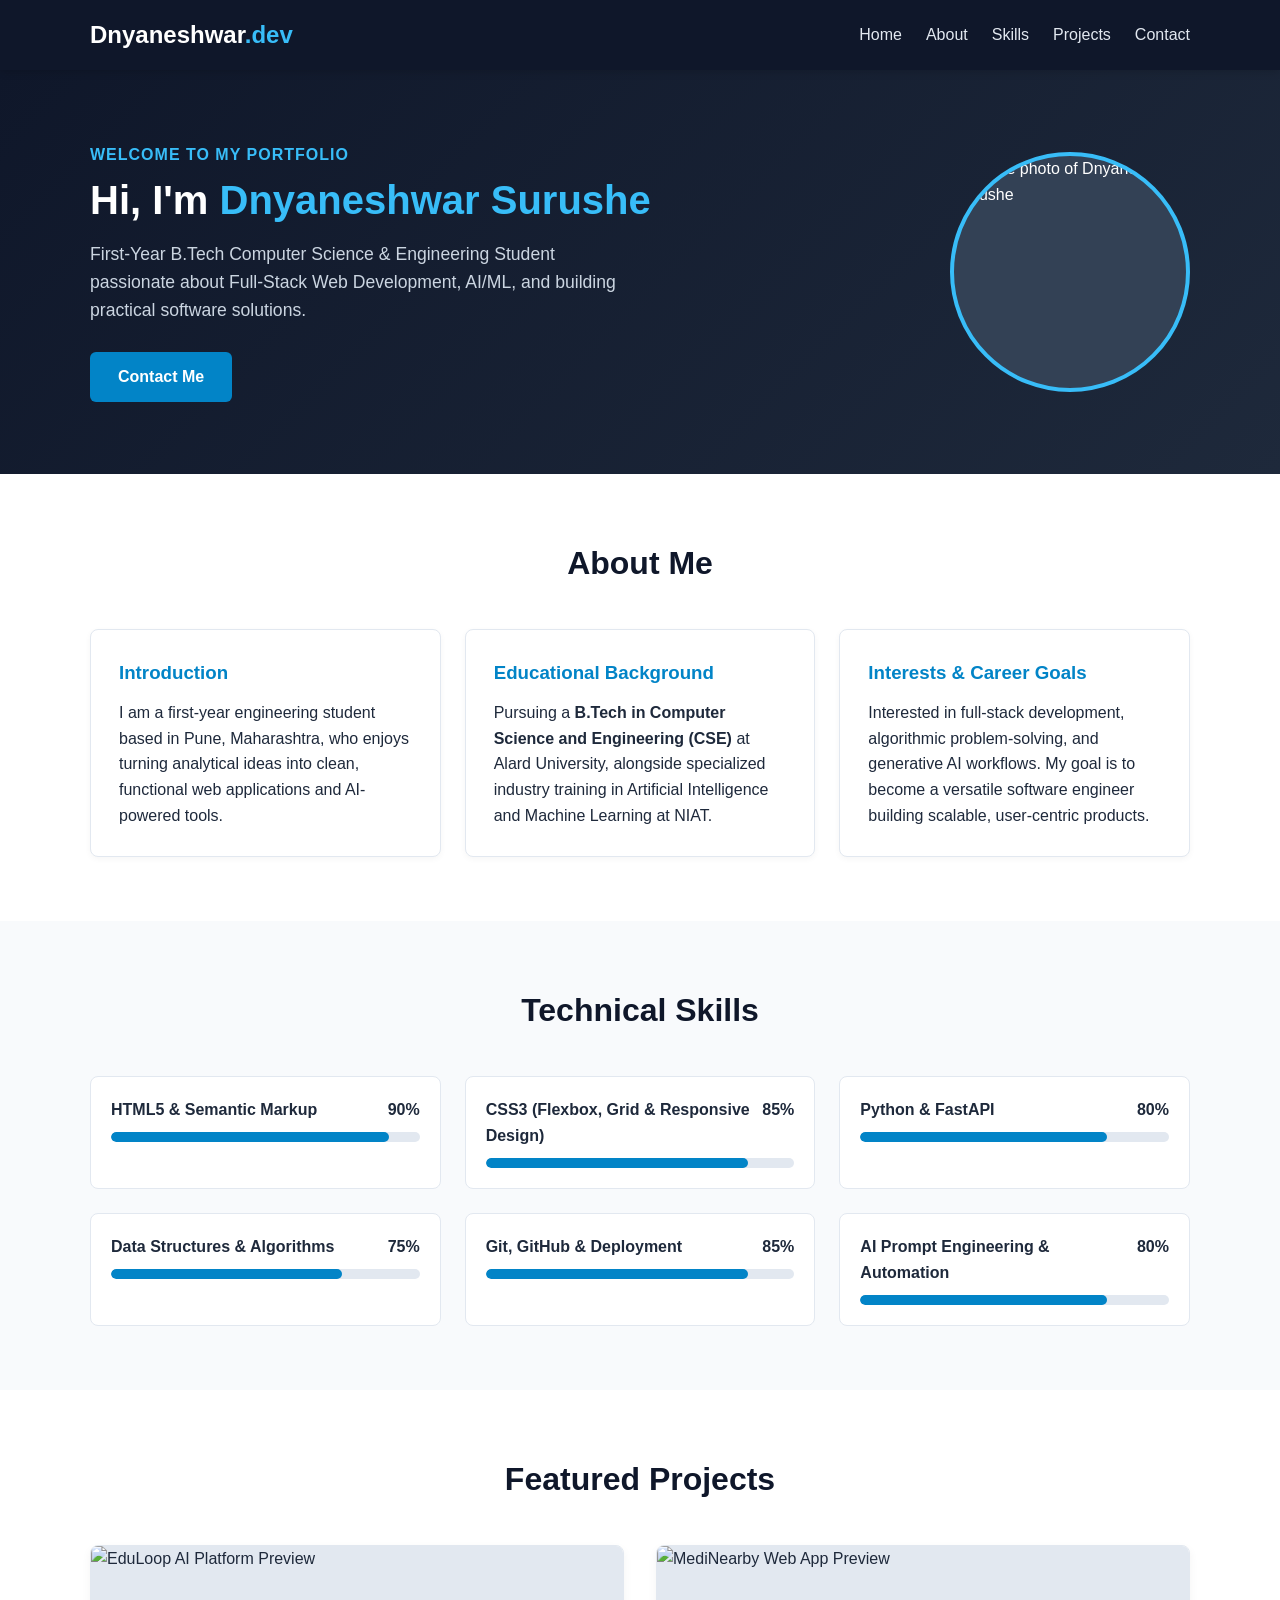
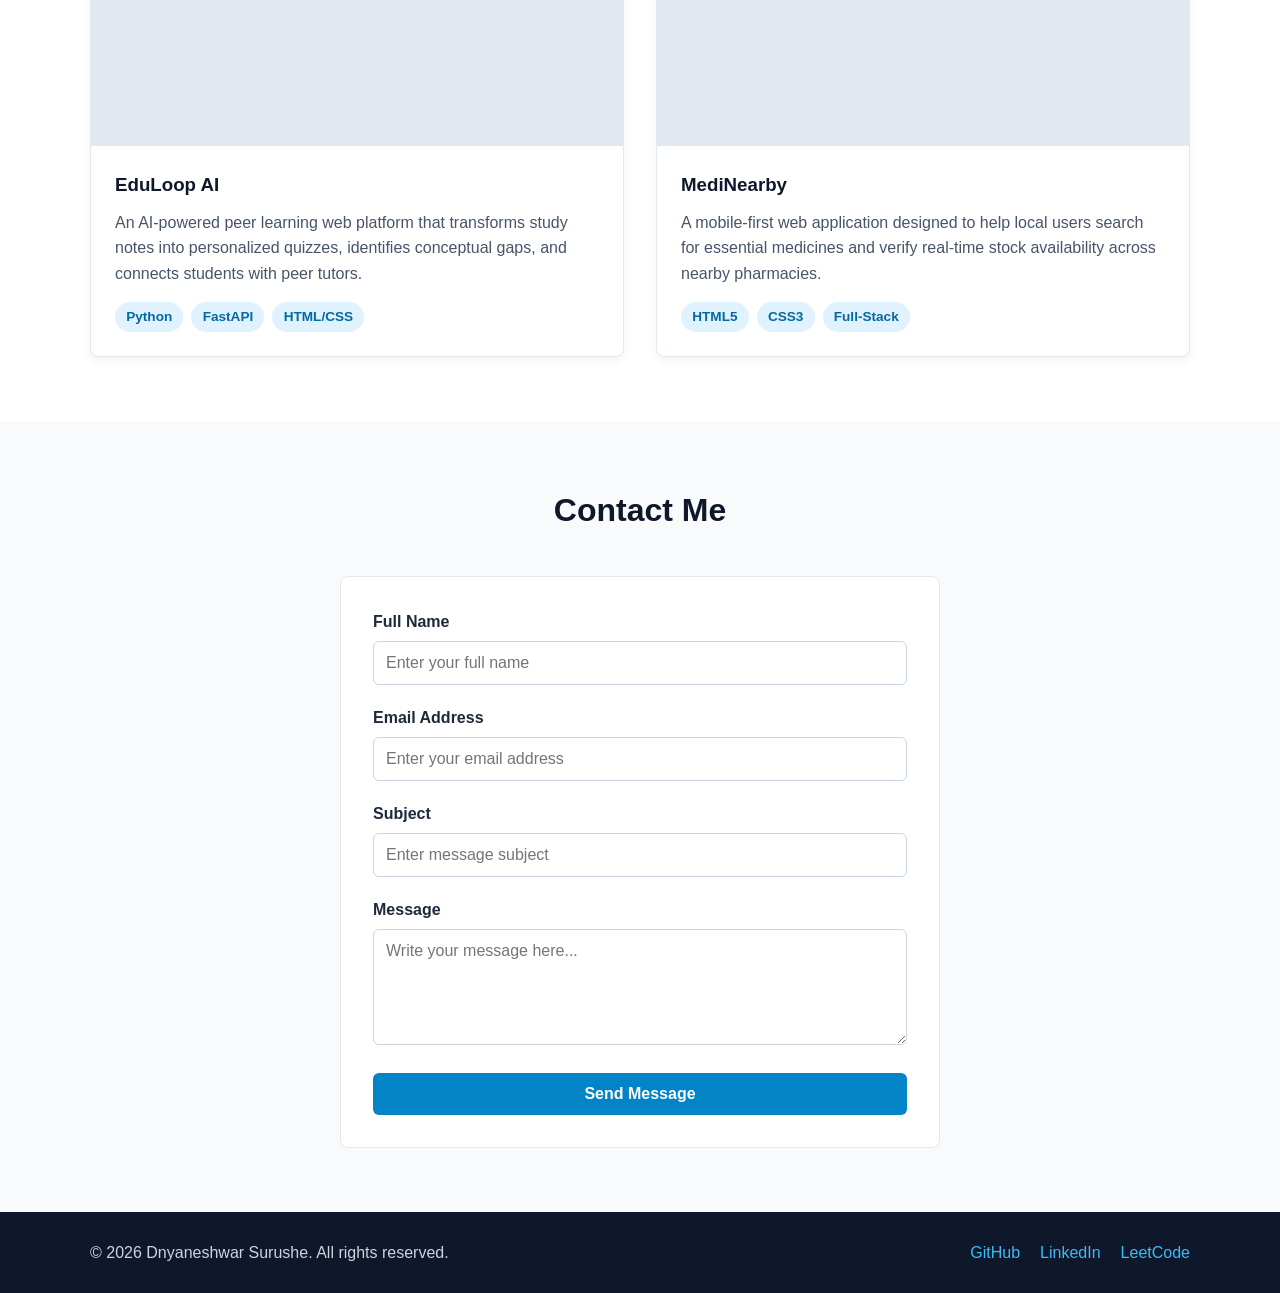
==== index.html @ b81ad76e "assignment" ====
<!DOCTYPE html>
<html lang="en">
<head>
  <meta charset="UTF-8">
  <meta name="viewport" content="width=device-width, initial-scale=1.0">
  <title>Dnyaneshwar Surushe | Personal Portfolio</title>
  <link rel="stylesheet" href="style.css">
</head>
<body>

  <!-- Navigation Header -->
  <header class="navbar">
    <div class="container nav-container">
      <a href="#home" class="logo">Dnyaneshwar<span>.dev</span></a>
      <nav aria-label="Primary Navigation">
        <ul class="nav-links">
          <li><a href="#home">Home</a></li>
          <li><a href="#about">About</a></li>
          <li><a href="#skills">Skills</a></li>
          <li><a href="#projects">Projects</a></li>
          <li><a href="#contact">Contact</a></li>
        </ul>
      </nav>
    </div>
  </header>

  <main>
    <!-- Hero / Home Section -->
    <section id="home" class="hero">
      <div class="container hero-container">
        <div class="hero-text">
          <p class="welcome-tag">Welcome to my portfolio</p>
          <h1>Hi, I'm <span>Dnyaneshwar Surushe</span></h1>
          <p class="hero-subtitle">
            First-Year B.Tech Computer Science &amp; Engineering Student passionate about Full-Stack Web Development, AI/ML, and building practical software solutions.
          </p>
          <a href="#contact" class="btn primary-btn">Contact Me</a>
        </div>
        <div class="hero-image">
          <img src="assets/profile.jpg" alt="Profile photo of Dnyaneshwar Surushe">
        </div>
      </div>
    </section>

    <!-- About Section -->
    <section id="about" class="section">
      <div class="container">
        <h2 class="section-title">About Me</h2>
        <div class="about-grid">
          <div class="about-card">
            <h3>Introduction</h3>
            <p>
              I am a first-year engineering student based in Pune, Maharashtra, who enjoys turning analytical ideas into clean, functional web applications and AI-powered tools.
            </p>
          </div>
          <div class="about-card">
            <h3>Educational Background</h3>
            <p>
              Pursuing a <strong>B.Tech in Computer Science and Engineering (CSE)</strong> at Alard University, alongside specialized industry training in Artificial Intelligence and Machine Learning at NIAT.
            </p>
          </div>
          <div class="about-card">
            <h3>Interests &amp; Career Goals</h3>
            <p>
              Interested in full-stack development, algorithmic problem-solving, and generative AI workflows. My goal is to become a versatile software engineer building scalable, user-centric products.
            </p>
          </div>
        </div>
      </div>
    </section>

    <!-- Skills Section -->
    <section id="skills" class="section bg-alt">
      <div class="container">
        <h2 class="section-title">Technical Skills</h2>
        <div class="skills-grid">
          <div class="skill-card">
            <div class="skill-header">
              <span>HTML5 &amp; Semantic Markup</span>
              <span>90%</span>
            </div>
            <div class="progress-bar"><div class="progress" style="width: 90%;"></div></div>
          </div>

          <div class="skill-card">
            <div class="skill-header">
              <span>CSS3 (Flexbox, Grid &amp; Responsive Design)</span>
              <span>85%</span>
            </div>
            <div class="progress-bar"><div class="progress" style="width: 85%;"></div></div>
          </div>

          <div class="skill-card">
            <div class="skill-header">
              <span>Python &amp; FastAPI</span>
              <span>80%</span>
            </div>
            <div class="progress-bar"><div class="progress" style="width: 80%;"></div></div>
          </div>

          <div class="skill-card">
            <div class="skill-header">
              <span>Data Structures &amp; Algorithms</span>
              <span>75%</span>
            </div>
            <div class="progress-bar"><div class="progress" style="width: 75%;"></div></div>
          </div>

          <div class="skill-card">
            <div class="skill-header">
              <span>Git, GitHub &amp; Deployment</span>
              <span>85%</span>
            </div>
            <div class="progress-bar"><div class="progress" style="width: 85%;"></div></div>
          </div>

          <div class="skill-card">
            <div class="skill-header">
              <span>AI Prompt Engineering &amp; Automation</span>
              <span>80%</span>
            </div>
            <div class="progress-bar"><div class="progress" style="width: 80%;"></div></div>
          </div>
        </div>
      </div>
    </section>

    <!-- Projects Section -->
    <section id="projects" class="section">
      <div class="container">
        <h2 class="section-title">Featured Projects</h2>
        <div class="projects-grid">
          <article class="project-card">
            <img src="assets/project1.png" alt="EduLoop AI Platform Preview">
            <div class="project-content">
              <h3>EduLoop AI</h3>
              <p>
                An AI-powered peer learning web platform that transforms study notes into personalized quizzes, identifies conceptual gaps, and connects students with peer tutors.
              </p>
              <div class="project-tags">
                <span class="badge">Python</span>
                <span class="badge">FastAPI</span>
                <span class="badge">HTML/CSS</span>
              </div>
            </div>
          </article>

          <article class="project-card">
            <img src="assets/project2.png" alt="MediNearby Web App Preview">
            <div class="project-content">
              <h3>MediNearby</h3>
              <p>
                A mobile-first web application designed to help local users search for essential medicines and verify real-time stock availability across nearby pharmacies.
              </p>
              <div class="project-tags">
                <span class="badge">HTML5</span>
                <span class="badge">CSS3</span>
                <span class="badge">Full-Stack</span>
              </div>
            </div>
          </article>
        </div>
      </div>
    </section>

    <!-- Contact Section -->
    <section id="contact" class="section bg-alt">
      <div class="container">
        <h2 class="section-title">Contact Me</h2>
        <form class="contact-form" action="#" method="post">
          <div class="form-group">
            <label for="fullname">Full Name</label>
            <input type="text" id="fullname" name="fullname" placeholder="Enter your full name" required>
          </div>

          <div class="form-group">
            <label for="email">Email Address</label>
            <input type="email" id="email" name="email" placeholder="Enter your email address" required>
          </div>

          <div class="form-group">
            <label for="subject">Subject</label>
            <input type="text" id="subject" name="subject" placeholder="Enter message subject" required>
          </div>

          <div class="form-group">
            <label for="message">Message</label>
            <textarea id="message" name="message" rows="5" placeholder="Write your message here..." required></textarea>
          </div>

          <button type="submit" class="btn primary-btn submit-btn">Send Message</button>
        </form>
      </div>
    </section>
  </main>

  <!-- Footer -->
  <footer class="footer">
    <div class="container footer-container">
      <p>&copy; 2026 Dnyaneshwar Surushe. All rights reserved.</p>
      <div class="social-links">
        <a href="https://github.com/" target="_blank" rel="noopener">GitHub</a>
        <a href="https://www.linkedin.com/" target="_blank" rel="noopener">LinkedIn</a>
        <a href="https://leetcode.com/u/dnyaneshwarsurushe/" target="_blank" rel="noopener">LeetCode</a>
      </div>
    </div>
  </footer>

</body>
</html>
---- style.css ----
/* Reset & Base Styles */
* {
  margin: 0;
  padding: 0;
  box-sizing: border-box;
}

html {
  scroll-behavior: smooth;
  font-family: 'Segoe UI', Tahoma, Geneva, Verdana, sans-serif;
  color: #1e293b;
  background-color: #ffffff;
}

body {
  line-height: 1.6;
  overflow-x: hidden;
}

img {
  max-width: 100%;
  display: block;
}

.container {
  width: 90%;
  max-width: 1100px;
  margin: 0 auto;
}

/* Navigation Bar (Flexbox) */
.navbar {
  background-color: #0f172a;
  color: #ffffff;
  position: sticky;
  top: 0;
  z-index: 1000;
  padding: 1rem 0;
  box-shadow: 0 2px 8px rgba(0, 0, 0, 0.15);
}

.nav-container {
  display: flex;
  justify-content: space-between;
  align-items: center;
  flex-wrap: wrap;
  gap: 1rem;
}

.logo {
  font-size: 1.5rem;
  font-weight: 700;
  color: #ffffff;
  text-decoration: none;
}

.logo span {
  color: #38bdf8;
}

.nav-links {
  list-style: none;
  display: flex;
  gap: 1.5rem;
  flex-wrap: wrap;
}

.nav-links a {
  color: #e2e8f0;
  text-decoration: none;
  font-weight: 500;
  transition: color 0.3s ease;
}

.nav-links a:hover {
  color: #38bdf8;
}

/* Hero Section */
.hero {
  background: linear-gradient(135deg, #0f172a 0%, #1e293b 100%);
  color: #ffffff;
  padding: 4.5rem 0;
}

.hero-container {
  display: flex;
  align-items: center;
  justify-content: space-between;
  gap: 2.5rem;
}

.hero-text {
  flex: 1;
}

.welcome-tag {
  color: #38bdf8;
  font-weight: 600;
  text-transform: uppercase;
  letter-spacing: 1px;
  margin-bottom: 0.5rem;
}

.hero-text h1 {
  font-size: 2.5rem;
  margin-bottom: 1rem;
  line-height: 1.2;
}

.hero-text h1 span {
  color: #38bdf8;
}

.hero-subtitle {
  color: #cbd5e1;
  font-size: 1.1rem;
  margin-bottom: 1.75rem;
  max-width: 550px;
}

.hero-image {
  flex-shrink: 0;
}

.hero-image img {
  width: 240px;
  height: 240px;
  object-fit: cover;
  border-radius: 50%;
  border: 4px solid #38bdf8;
  background-color: #334155;
}

/* Buttons */
.btn {
  display: inline-block;
  padding: 0.75rem 1.75rem;
  border-radius: 6px;
  text-decoration: none;
  font-weight: 600;
  cursor: pointer;
  border: none;
  transition: background-color 0.3s ease, transform 0.2s ease;
}

.primary-btn {
  background-color: #0284c7;
  color: #ffffff;
}

.primary-btn:hover {
  background-color: #0369a1;
  transform: translateY(-2px);
}

/* General Sections */
.section {
  padding: 4rem 0;
}

.bg-alt {
  background-color: #f8fafc;
}

.section-title {
  text-align: center;
  font-size: 2rem;
  margin-bottom: 2.5rem;
  color: #0f172a;
}

/* About Section (CSS Grid) */
.about-grid {
  display: grid;
  grid-template-columns: repeat(auto-fit, minmax(280px, 1fr));
  gap: 1.5rem;
}

.about-card {
  background: #ffffff;
  padding: 1.75rem;
  border-radius: 8px;
  border: 1px solid #e2e8f0;
  box-shadow: 0 2px 6px rgba(0, 0, 0, 0.04);
}

.about-card h3 {
  color: #0284c7;
  margin-bottom: 0.75rem;
}

/* Skills Section */
.skills-grid {
  display: grid;
  grid-template-columns: repeat(auto-fit, minmax(300px, 1fr));
  gap: 1.5rem;
}

.skill-card {
  background: #ffffff;
  padding: 1.25rem;
  border-radius: 8px;
  border: 1px solid #e2e8f0;
}

.skill-header {
  display: flex;
  justify-content: space-between;
  font-weight: 600;
  margin-bottom: 0.6rem;
}

.progress-bar {
  width: 100%;
  height: 10px;
  background-color: #e2e8f0;
  border-radius: 999px;
  overflow: hidden;
}

.progress {
  height: 100%;
  background-color: #0284c7;
  border-radius: 999px;
}

/* Projects Section */
.projects-grid {
  display: grid;
  grid-template-columns: repeat(auto-fit, minmax(300px, 1fr));
  gap: 2rem;
}

.project-card {
  background: #ffffff;
  border-radius: 8px;
  overflow: hidden;
  border: 1px solid #e2e8f0;
  box-shadow: 0 4px 10px rgba(0, 0, 0, 0.05);
  transition: transform 0.3s ease, box-shadow 0.3s ease;
}

.project-card:hover {
  transform: translateY(-5px);
  box-shadow: 0 8px 18px rgba(0, 0, 0, 0.1);
}

.project-card img {
  width: 100%;
  height: 200px;
  object-fit: cover;
  background-color: #e2e8f0;
}

.project-content {
  padding: 1.5rem;
}

.project-content h3 {
  margin-bottom: 0.6rem;
  color: #0f172a;
}

.project-content p {
  color: #475569;
  margin-bottom: 1rem;
}

.project-tags {
  display: flex;
  gap: 0.5rem;
  flex-wrap: wrap;
}

.badge {
  background-color: #e0f2fe;
  color: #0369a1;
  padding: 0.25rem 0.7rem;
  border-radius: 999px;
  font-size: 0.85rem;
  font-weight: 600;
}

/* Contact Form */
.contact-form {
  max-width: 600px;
  margin: 0 auto;
  background: #ffffff;
  padding: 2rem;
  border-radius: 8px;
  border: 1px solid #e2e8f0;
}

.form-group {
  margin-bottom: 1.25rem;
}

.form-group label {
  display: block;
  font-weight: 600;
  margin-bottom: 0.4rem;
}

.form-group input,
.form-group textarea {
  width: 100%;
  padding: 0.75rem;
  border: 1px solid #cbd5e1;
  border-radius: 6px;
  font-family: inherit;
  font-size: 1rem;
}

.form-group input:focus,
.form-group textarea:focus {
  outline: none;
  border-color: #0284c7;
}

.submit-btn {
  width: 100%;
  font-size: 1rem;
}

/* Footer */
.footer {
  background-color: #0f172a;
  color: #cbd5e1;
  padding: 1.75rem 0;
}

.footer-container {
  display: flex;
  justify-content: space-between;
  align-items: center;
  flex-wrap: wrap;
  gap: 1rem;
}

.social-links {
  display: flex;
  gap: 1.25rem;
}

.social-links a {
  color: #38bdf8;
  text-decoration: none;
  font-weight: 500;
  transition: color 0.3s ease;
}

.social-links a:hover {
  color: #ffffff;
}

/* Mobile Responsive Media Query */
@media (max-width: 768px) {
  .nav-container {
    flex-direction: column;
    text-align: center;
  }

  .nav-links {
    justify-content: center;
    gap: 1rem;
  }

  .hero-container {
    flex-direction: column-reverse;
    text-align: center;
  }

  .hero-text h1 {
    font-size: 2rem;
  }

  .hero-image img {
    width: 180px;
    height: 180px;
  }

  .footer-container {
    flex-direction: column;
    text-align: center;
  }
}
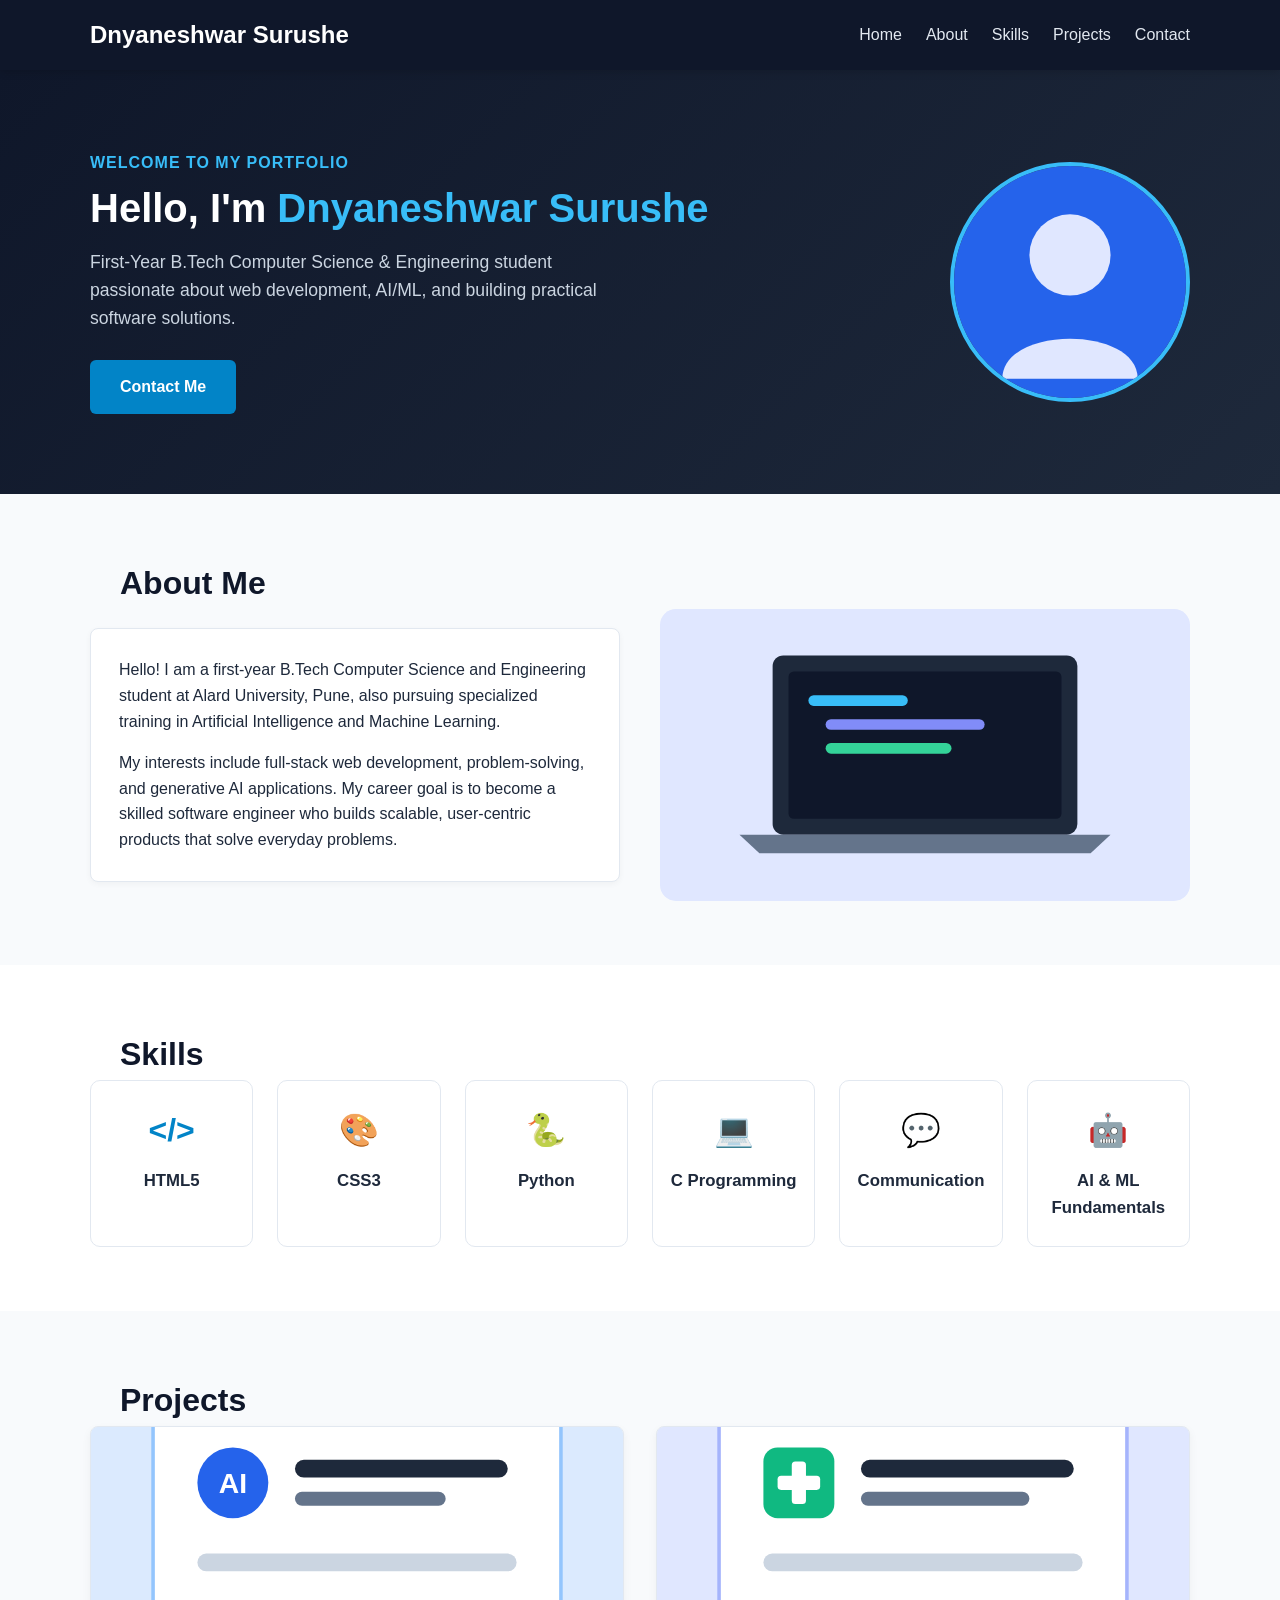
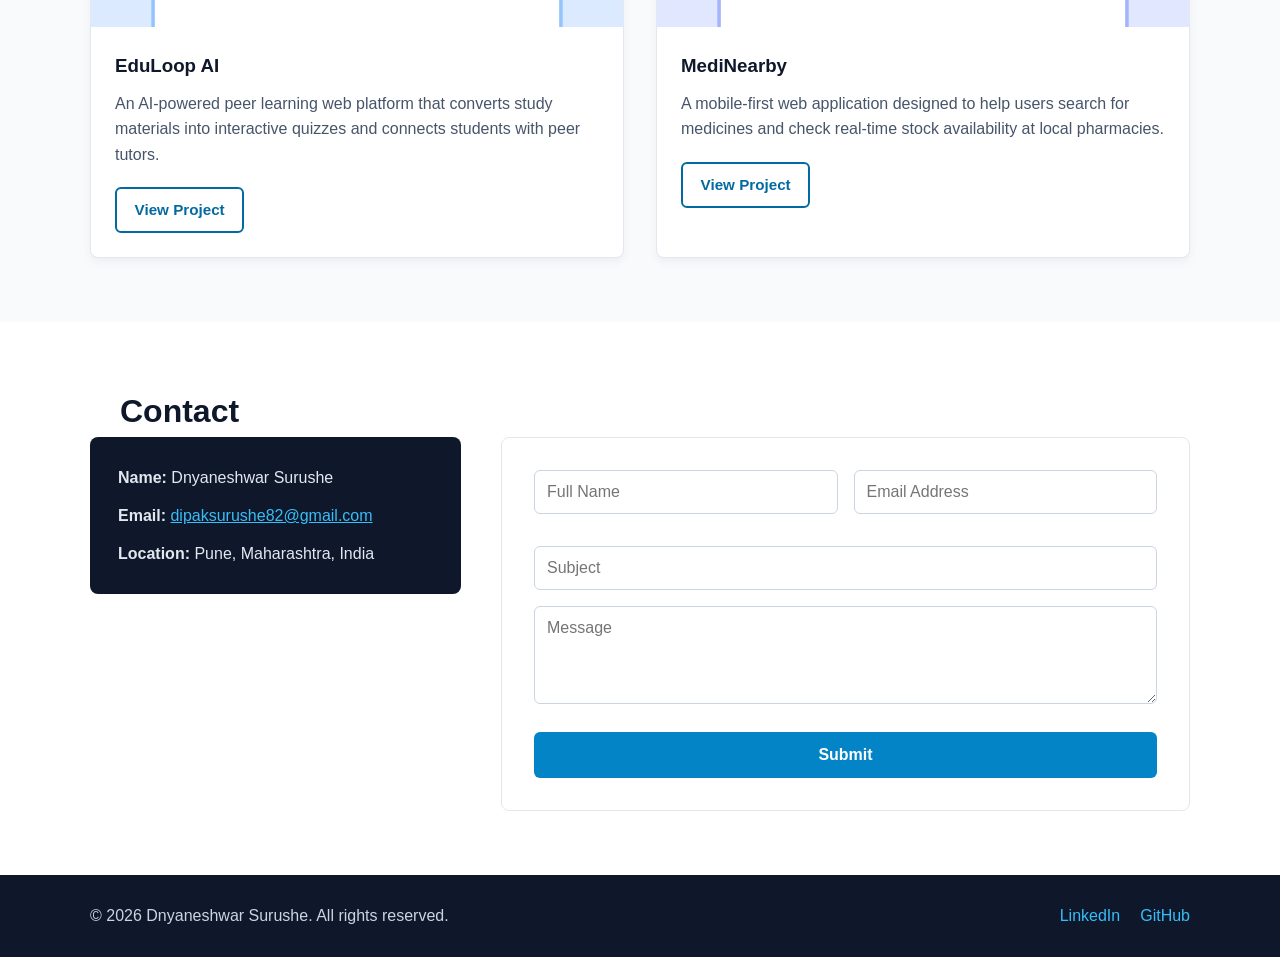
==== commit 672a1e37: "Fix and publish portfolio website Co-authored-by: Copilot <223556219+Copilot@users.noreply.github.co" ====
--- a/index.html
+++ b/index.html
@@ -1,18 +1,16 @@
 <!DOCTYPE html>
 <html lang="en">
 <head>
-  <meta charset="UTF-8">
-  <meta name="viewport" content="width=device-width, initial-scale=1.0">
-  <title>Dnyaneshwar Surushe | Personal Portfolio</title>
-  <link rel="stylesheet" href="style.css">
+  <meta charset="UTF-8" />
+  <meta name="viewport" content="width=device-width, initial-scale=1.0" />
+  <title>Dnyaneshwar Surushe | Portfolio</title>
+  <link rel="stylesheet" href="style.css" />
 </head>
 <body>
-
-  <!-- Navigation Header -->
   <header class="navbar">
     <div class="container nav-container">
-      <a href="#home" class="logo">Dnyaneshwar<span>.dev</span></a>
-      <nav aria-label="Primary Navigation">
+      <a href="#home" class="logo">Dnyaneshwar Surushe</a>
+      <nav aria-label="Main navigation">
         <ul class="nav-links">
           <li><a href="#home">Home</a></li>
           <li><a href="#about">About</a></li>
@@ -24,184 +22,130 @@
     </div>
   </header>
 
-  <main>
-    <!-- Hero / Home Section -->
-    <section id="home" class="hero">
-      <div class="container hero-container">
-        <div class="hero-text">
-          <p class="welcome-tag">Welcome to my portfolio</p>
-          <h1>Hi, I'm <span>Dnyaneshwar Surushe</span></h1>
-          <p class="hero-subtitle">
-            First-Year B.Tech Computer Science &amp; Engineering Student passionate about Full-Stack Web Development, AI/ML, and building practical software solutions.
+  <section id="home" class="hero">
+    <div class="container hero-container">
+      <div class="hero-text">
+        <p class="welcome-tag">Welcome to My Portfolio</p>
+        <h1>Hello, I'm <span>Dnyaneshwar Surushe</span></h1>
+        <p>First-Year B.Tech Computer Science & Engineering student passionate about web development, AI/ML, and building practical software solutions.</p>
+        <a href="#contact" class="btn btn-primary">Contact Me</a>
+      </div>
+      <div class="hero-image">
+        <img src="assets/assets/profile.svg" alt="Dnyaneshwar Surushe profile illustration" />
+      </div>
+    </div>
+  </section>
+
+  <section id="about" class="section about">
+    <div class="container">
+      <h2 class="section-title">About Me</h2>
+      <div class="about-container">
+        <div class="about-text">
+          <p>
+            Hello! I am a first-year B.Tech Computer Science and Engineering student at Alard University, Pune, also pursuing specialized training in Artificial Intelligence and Machine Learning.
           </p>
-          <a href="#contact" class="btn primary-btn">Contact Me</a>
+          <p>
+            My interests include full-stack web development, problem-solving, and generative AI applications. My career goal is to become a skilled software engineer who builds scalable, user-centric products that solve everyday problems.
+          </p>
         </div>
-        <div class="hero-image">
-          <img src="assets/profile.jpg" alt="Profile photo of Dnyaneshwar Surushe">
+        <div class="about-image">
+          <img src="assets/assets/about-banner.svg" alt="Coding and development workspace" />
         </div>
       </div>
-    </section>
+    </div>
+  </section>
 
-    <!-- About Section -->
-    <section id="about" class="section">
-      <div class="container">
-        <h2 class="section-title">About Me</h2>
-        <div class="about-grid">
-          <div class="about-card">
-            <h3>Introduction</h3>
-            <p>
-              I am a first-year engineering student based in Pune, Maharashtra, who enjoys turning analytical ideas into clean, functional web applications and AI-powered tools.
-            </p>
+  <section id="skills" class="section skills">
+    <div class="container">
+      <h2 class="section-title">Skills</h2>
+      <div class="skills-grid">
+        <div class="skill-card">
+          <div class="skill-icon">&lt;/&gt;</div>
+          <h3>HTML5</h3>
+        </div>
+        <div class="skill-card">
+          <div class="skill-icon">&#127912;</div>
+          <h3>CSS3</h3>
+        </div>
+        <div class="skill-card">
+          <div class="skill-icon">&#128013;</div>
+          <h3>Python</h3>
+        </div>
+        <div class="skill-card">
+          <div class="skill-icon">&#128187;</div>
+          <h3>C Programming</h3>
+        </div>
+        <div class="skill-card">
+          <div class="skill-icon">&#128172;</div>
+          <h3>Communication</h3>
+        </div>
+        <div class="skill-card">
+          <div class="skill-icon">&#129302;</div>
+          <h3>AI &amp; ML Fundamentals</h3>
+        </div>
+      </div>
+    </div>
+  </section>
+
+  <section id="projects" class="section projects">
+    <div class="container">
+      <h2 class="section-title">Projects</h2>
+      <div class="projects-grid">
+        <div class="project-card">
+          <img src="assets/assets/project1.svg" alt="EduLoop AI project preview" class="project-img" />
+          <div class="project-info">
+            <h3>EduLoop AI</h3>
+            <p>An AI-powered peer learning web platform that converts study materials into interactive quizzes and connects students with peer tutors.</p>
+            <a href="#projects" class="btn btn-outline">View Project</a>
           </div>
-          <div class="about-card">
-            <h3>Educational Background</h3>
-            <p>
-              Pursuing a <strong>B.Tech in Computer Science and Engineering (CSE)</strong> at Alard University, alongside specialized industry training in Artificial Intelligence and Machine Learning at NIAT.
-            </p>
-          </div>
-          <div class="about-card">
-            <h3>Interests &amp; Career Goals</h3>
-            <p>
-              Interested in full-stack development, algorithmic problem-solving, and generative AI workflows. My goal is to become a versatile software engineer building scalable, user-centric products.
-            </p>
+        </div>
+
+        <div class="project-card">
+          <img src="assets/assets/project2.svg" alt="MediNearby project preview" class="project-img" />
+          <div class="project-info">
+            <h3>MediNearby</h3>
+            <p>A mobile-first web application designed to help users search for medicines and check real-time stock availability at local pharmacies.</p>
+            <a href="#projects" class="btn btn-outline">View Project</a>
           </div>
         </div>
       </div>
-    </section>
+    </div>
+  </section>
 
-    <!-- Skills Section -->
-    <section id="skills" class="section bg-alt">
-      <div class="container">
-        <h2 class="section-title">Technical Skills</h2>
-        <div class="skills-grid">
-          <div class="skill-card">
-            <div class="skill-header">
-              <span>HTML5 &amp; Semantic Markup</span>
-              <span>90%</span>
-            </div>
-            <div class="progress-bar"><div class="progress" style="width: 90%;"></div></div>
+  <section id="contact" class="section contact">
+    <div class="container">
+      <h2 class="section-title">Contact</h2>
+      <div class="contact-container">
+        <div class="contact-info">
+          <p><strong>Name:</strong> Dnyaneshwar Surushe</p>
+          <p><strong>Email:</strong> <a href="mailto:contact@example.com">dipaksurushe82@gmail.com</a></p>
+          <p><strong>Location:</strong> Pune, Maharashtra, India</p>
+        </div>
+
+        <form class="contact-form" action="#" method="post">
+          <div class="form-row">
+            <label class="sr-only" for="fullname">Full Name</label>
+            <input id="fullname" type="text" name="fullname" placeholder="Full Name" required />
+            <label class="sr-only" for="email">Email Address</label>
+            <input id="email" type="email" name="email" placeholder="Email Address" required />
           </div>
-
-          <div class="skill-card">
-            <div class="skill-header">
-              <span>CSS3 (Flexbox, Grid &amp; Responsive Design)</span>
-              <span>85%</span>
-            </div>
-            <div class="progress-bar"><div class="progress" style="width: 85%;"></div></div>
-          </div>
-
-          <div class="skill-card">
-            <div class="skill-header">
-              <span>Python &amp; FastAPI</span>
-              <span>80%</span>
-            </div>
-            <div class="progress-bar"><div class="progress" style="width: 80%;"></div></div>
-          </div>
-
-          <div class="skill-card">
-            <div class="skill-header">
-              <span>Data Structures &amp; Algorithms</span>
-              <span>75%</span>
-            </div>
-            <div class="progress-bar"><div class="progress" style="width: 75%;"></div></div>
-          </div>
-
-          <div class="skill-card">
-            <div class="skill-header">
-              <span>Git, GitHub &amp; Deployment</span>
-              <span>85%</span>
-            </div>
-            <div class="progress-bar"><div class="progress" style="width: 85%;"></div></div>
-          </div>
-
-          <div class="skill-card">
-            <div class="skill-header">
-              <span>AI Prompt Engineering &amp; Automation</span>
-              <span>80%</span>
-            </div>
-            <div class="progress-bar"><div class="progress" style="width: 80%;"></div></div>
-          </div>
-        </div>
-      </div>
-    </section>
-
-    <!-- Projects Section -->
-    <section id="projects" class="section">
-      <div class="container">
-        <h2 class="section-title">Featured Projects</h2>
-        <div class="projects-grid">
-          <article class="project-card">
-            <img src="assets/project1.png" alt="EduLoop AI Platform Preview">
-            <div class="project-content">
-              <h3>EduLoop AI</h3>
-              <p>
-                An AI-powered peer learning web platform that transforms study notes into personalized quizzes, identifies conceptual gaps, and connects students with peer tutors.
-              </p>
-              <div class="project-tags">
-                <span class="badge">Python</span>
-                <span class="badge">FastAPI</span>
-                <span class="badge">HTML/CSS</span>
-              </div>
-            </div>
-          </article>
-
-          <article class="project-card">
-            <img src="assets/project2.png" alt="MediNearby Web App Preview">
-            <div class="project-content">
-              <h3>MediNearby</h3>
-              <p>
-                A mobile-first web application designed to help local users search for essential medicines and verify real-time stock availability across nearby pharmacies.
-              </p>
-              <div class="project-tags">
-                <span class="badge">HTML5</span>
-                <span class="badge">CSS3</span>
-                <span class="badge">Full-Stack</span>
-              </div>
-            </div>
-          </article>
-        </div>
-      </div>
-    </section>
-
-    <!-- Contact Section -->
-    <section id="contact" class="section bg-alt">
-      <div class="container">
-        <h2 class="section-title">Contact Me</h2>
-        <form class="contact-form" action="#" method="post">
-          <div class="form-group">
-            <label for="fullname">Full Name</label>
-            <input type="text" id="fullname" name="fullname" placeholder="Enter your full name" required>
-          </div>
-
-          <div class="form-group">
-            <label for="email">Email Address</label>
-            <input type="email" id="email" name="email" placeholder="Enter your email address" required>
-          </div>
-
-          <div class="form-group">
-            <label for="subject">Subject</label>
-            <input type="text" id="subject" name="subject" placeholder="Enter message subject" required>
-          </div>
-
-          <div class="form-group">
-            <label for="message">Message</label>
-            <textarea id="message" name="message" rows="5" placeholder="Write your message here..." required></textarea>
-          </div>
-
-          <button type="submit" class="btn primary-btn submit-btn">Send Message</button>
+          <label class="sr-only" for="subject">Subject</label>
+          <input id="subject" type="text" name="subject" placeholder="Subject" required />
+          <label class="sr-only" for="message">Message</label>
+          <textarea id="message" name="message" rows="4" placeholder="Message" required></textarea>
+          <button type="submit" class="btn btn-primary btn-full">Submit</button>
         </form>
       </div>
-    </section>
-  </main>
+    </div>
+  </section>
 
-  <!-- Footer -->
   <footer class="footer">
     <div class="container footer-container">
       <p>&copy; 2026 Dnyaneshwar Surushe. All rights reserved.</p>
       <div class="social-links">
-        <a href="https://github.com/" target="_blank" rel="noopener">GitHub</a>
-        <a href="https://www.linkedin.com/" target="_blank" rel="noopener">LinkedIn</a>
-        <a href="https://leetcode.com/u/dnyaneshwarsurushe/" target="_blank" rel="noopener">LeetCode</a>
+        <a href="https://www.linkedin.com/in/dnyaneshwar-surushe/" target="_blank" rel="noopener">LinkedIn</a>
+        <a href="https://github.com/dnyaneshwarsurushe" target="_blank" rel="noopener">GitHub</a>
+       
       </div>
     </div>
   </footer>
--- a/style.css
+++ b/style.css
@@ -1,4 +1,3 @@
-/* Reset & Base Styles */
 * {
   margin: 0;
   padding: 0;
@@ -7,19 +6,24 @@
 
 html {
   scroll-behavior: smooth;
-  font-family: 'Segoe UI', Tahoma, Geneva, Verdana, sans-serif;
+  scroll-padding-top: 80px;
+}
+
+body {
+  font-family: "Segoe UI", Tahoma, Geneva, Verdana, sans-serif;
+  line-height: 1.6;
   color: #1e293b;
-  background-color: #ffffff;
-}
-
-body {
-  line-height: 1.6;
+  background: #ffffff;
   overflow-x: hidden;
 }
 
 img {
   max-width: 100%;
   display: block;
+}
+
+a {
+  color: inherit;
 }
 
 .container {
@@ -28,7 +32,18 @@
   margin: 0 auto;
 }
 
-/* Navigation Bar (Flexbox) */
+.sr-only {
+  position: absolute;
+  width: 1px;
+  height: 1px;
+  padding: 0;
+  margin: -1px;
+  overflow: hidden;
+  clip: rect(0, 0, 0, 0);
+  white-space: nowrap;
+  border: 0;
+}
+
 .navbar {
   background-color: #0f172a;
   color: #ffffff;
@@ -54,10 +69,6 @@
   text-decoration: none;
 }
 
-.logo span {
-  color: #38bdf8;
-}
-
 .nav-links {
   list-style: none;
   display: flex;
@@ -76,11 +87,10 @@
   color: #38bdf8;
 }
 
-/* Hero Section */
 .hero {
   background: linear-gradient(135deg, #0f172a 0%, #1e293b 100%);
   color: #ffffff;
-  padding: 4.5rem 0;
+  padding: 5rem 0;
 }
 
 .hero-container {
@@ -112,7 +122,7 @@
   color: #38bdf8;
 }
 
-.hero-subtitle {
+.hero-text > p:not(.welcome-tag) {
   color: #cbd5e1;
   font-size: 1.1rem;
   margin-bottom: 1.75rem;
@@ -132,7 +142,6 @@
   background-color: #334155;
 }
 
-/* Buttons */
 .btn {
   display: inline-block;
   padding: 0.75rem 1.75rem;
@@ -140,44 +149,45 @@
   text-decoration: none;
   font-weight: 600;
   cursor: pointer;
-  border: none;
-  transition: background-color 0.3s ease, transform 0.2s ease;
-}
-
-.primary-btn {
+  border: 2px solid transparent;
+  transition: background-color 0.3s ease, color 0.3s ease, transform 0.2s ease;
+}
+
+.btn-primary {
   background-color: #0284c7;
   color: #ffffff;
 }
 
-.primary-btn:hover {
+.btn-primary:hover {
   background-color: #0369a1;
   transform: translateY(-2px);
 }
 
-/* General Sections */
 .section {
   padding: 4rem 0;
 }
 
-.bg-alt {
-  background-color: #f8fafc;
-}
-
 .section-title {
-  text-align: center;
+  text-align: left;
   font-size: 2rem;
   margin-bottom: 2.5rem;
   color: #0f172a;
-}
-
-/* About Section (CSS Grid) */
-.about-grid {
+  padding-left: 30px;
+  margin:auto;
+}
+
+.about {
+  background: #f8fafc;
+}
+
+.about-container {
   display: grid;
   grid-template-columns: repeat(auto-fit, minmax(280px, 1fr));
-  gap: 1.5rem;
-}
-
-.about-card {
+  align-items: center;
+  gap: 2.5rem;
+}
+
+.about-text {
   background: #ffffff;
   padding: 1.75rem;
   border-radius: 8px;
@@ -185,47 +195,54 @@
   box-shadow: 0 2px 6px rgba(0, 0, 0, 0.04);
 }
 
-.about-card h3 {
-  color: #0284c7;
-  margin-bottom: 0.75rem;
-}
-
-/* Skills Section */
+.about-text p + p {
+  margin-top: 1rem;
+}
+
+.about-image img {
+  width: 100%;
+  max-height: 330px;
+  border-radius: 10px;
+  object-fit: cover;
+}
+
 .skills-grid {
   display: grid;
-  grid-template-columns: repeat(auto-fit, minmax(300px, 1fr));
+  grid-template-columns: repeat(auto-fit, minmax(160px, 1fr));
   gap: 1.5rem;
 }
 
 .skill-card {
   background: #ffffff;
-  padding: 1.25rem;
-  border-radius: 8px;
+  min-height: 150px;
+  padding: 1.5rem 1rem;
+  border-radius: 10px;
   border: 1px solid #e2e8f0;
-}
-
-.skill-header {
-  display: flex;
-  justify-content: space-between;
-  font-weight: 600;
-  margin-bottom: 0.6rem;
-}
-
-.progress-bar {
-  width: 100%;
-  height: 10px;
-  background-color: #e2e8f0;
-  border-radius: 999px;
-  overflow: hidden;
-}
-
-.progress {
-  height: 100%;
-  background-color: #0284c7;
-  border-radius: 999px;
-}
-
-/* Projects Section */
+  text-align: center;
+  transition: transform 0.3s ease, border-color 0.3s ease, box-shadow 0.3s ease;
+}
+
+.skill-card:hover {
+  transform: translateY(-5px);
+  border-color: #38bdf8;
+  box-shadow: 0 8px 18px rgba(15, 23, 42, 0.08);
+}
+
+.skill-icon {
+  color: #0284c7;
+  font-size: 2rem;
+  font-weight: 700;
+  margin-bottom: 0.75rem;
+}
+
+.skill-card h3 {
+  font-size: 1.05rem;
+}
+
+.projects {
+  background: #f8fafc;
+}
+
 .projects-grid {
   display: grid;
   grid-template-columns: repeat(auto-fit, minmax(300px, 1fr));
@@ -253,58 +270,74 @@
   background-color: #e2e8f0;
 }
 
-.project-content {
+.project-info {
   padding: 1.5rem;
 }
 
-.project-content h3 {
+.project-info h3 {
   margin-bottom: 0.6rem;
   color: #0f172a;
 }
 
-.project-content p {
+.project-info p {
   color: #475569;
-  margin-bottom: 1rem;
-}
-
-.project-tags {
-  display: flex;
-  gap: 0.5rem;
-  flex-wrap: wrap;
-}
-
-.badge {
-  background-color: #e0f2fe;
+  margin-bottom: 1.25rem;
+}
+
+.btn-outline {
   color: #0369a1;
-  padding: 0.25rem 0.7rem;
-  border-radius: 999px;
-  font-size: 0.85rem;
-  font-weight: 600;
-}
-
-/* Contact Form */
+  border-color: #0369a1;
+  background: transparent;
+  padding: 0.55rem 1.1rem;
+  font-size: 0.95rem;
+}
+
+.btn-outline:hover {
+  background: #0369a1;
+  color: #ffffff;
+  transform: translateY(-2px);
+}
+
+.contact-container {
+  display: grid;
+  grid-template-columns: minmax(220px, 0.7fr) minmax(300px, 1.3fr);
+  gap: 2.5rem;
+  align-items: start;
+}
+
+.contact-info {
+  background: #0f172a;
+  color: #e2e8f0;
+  border-radius: 8px;
+  padding: 1.75rem;
+}
+
+.contact-info p + p {
+  margin-top: 0.75rem;
+}
+
+.contact-info a {
+  color: #38bdf8;
+}
+
 .contact-form {
-  max-width: 600px;
-  margin: 0 auto;
   background: #ffffff;
   padding: 2rem;
   border-radius: 8px;
   border: 1px solid #e2e8f0;
 }
 
-.form-group {
-  margin-bottom: 1.25rem;
-}
-
-.form-group label {
-  display: block;
-  font-weight: 600;
-  margin-bottom: 0.4rem;
-}
-
-.form-group input,
-.form-group textarea {
+.form-row {
+  display: grid;
+  grid-template-columns: 1fr 1fr;
+  gap: 1rem;
+  margin-bottom: 1rem;
+}
+
+.contact-form input,
+.contact-form textarea {
   width: 100%;
+  margin-bottom: 1rem;
   padding: 0.75rem;
   border: 1px solid #cbd5e1;
   border-radius: 6px;
@@ -312,18 +345,23 @@
   font-size: 1rem;
 }
 
-.form-group input:focus,
-.form-group textarea:focus {
+.contact-form textarea {
+  resize: vertical;
+  margin-bottom: 1.25rem;
+}
+
+.contact-form input:focus,
+.contact-form textarea:focus {
   outline: none;
   border-color: #0284c7;
-}
-
-.submit-btn {
+  box-shadow: 0 0 0 3px rgba(2, 132, 199, 0.12);
+}
+
+.btn-full {
   width: 100%;
   font-size: 1rem;
 }
 
-/* Footer */
 .footer {
   background-color: #0f172a;
   color: #cbd5e1;
@@ -354,7 +392,6 @@
   color: #ffffff;
 }
 
-/* Mobile Responsive Media Query */
 @media (max-width: 768px) {
   .nav-container {
     flex-direction: column;
@@ -363,7 +400,11 @@
 
   .nav-links {
     justify-content: center;
-    gap: 1rem;
+    gap: 0.75rem 1rem;
+  }
+
+  .logo {
+    font-size: 1.25rem;
   }
 
   .hero-container {
@@ -371,8 +412,17 @@
     text-align: center;
   }
 
+  .hero {
+    padding: 3.5rem 0;
+  }
+
   .hero-text h1 {
     font-size: 2rem;
+  }
+
+  .hero-text > p:not(.welcome-tag) {
+    margin-left: auto;
+    margin-right: auto;
   }
 
   .hero-image img {
@@ -380,8 +430,39 @@
     height: 180px;
   }
 
+  .section {
+    padding: 3rem 0;
+  }
+
+  .contact-container {
+    grid-template-columns: 1fr;
+  }
+
+  .form-row {
+    grid-template-columns: 1fr;
+  }
+
   .footer-container {
     flex-direction: column;
     text-align: center;
   }
+}
+
+@media (max-width: 420px) {
+  .container {
+    width: calc(100% - 2rem);
+  }
+
+  .nav-links {
+    font-size: 0.9rem;
+  }
+
+  .projects-grid,
+  .skills-grid {
+    grid-template-columns: 1fr;
+  }
+
+  .hero-text h1 {
+    font-size: 1.75rem;
+  }
 }
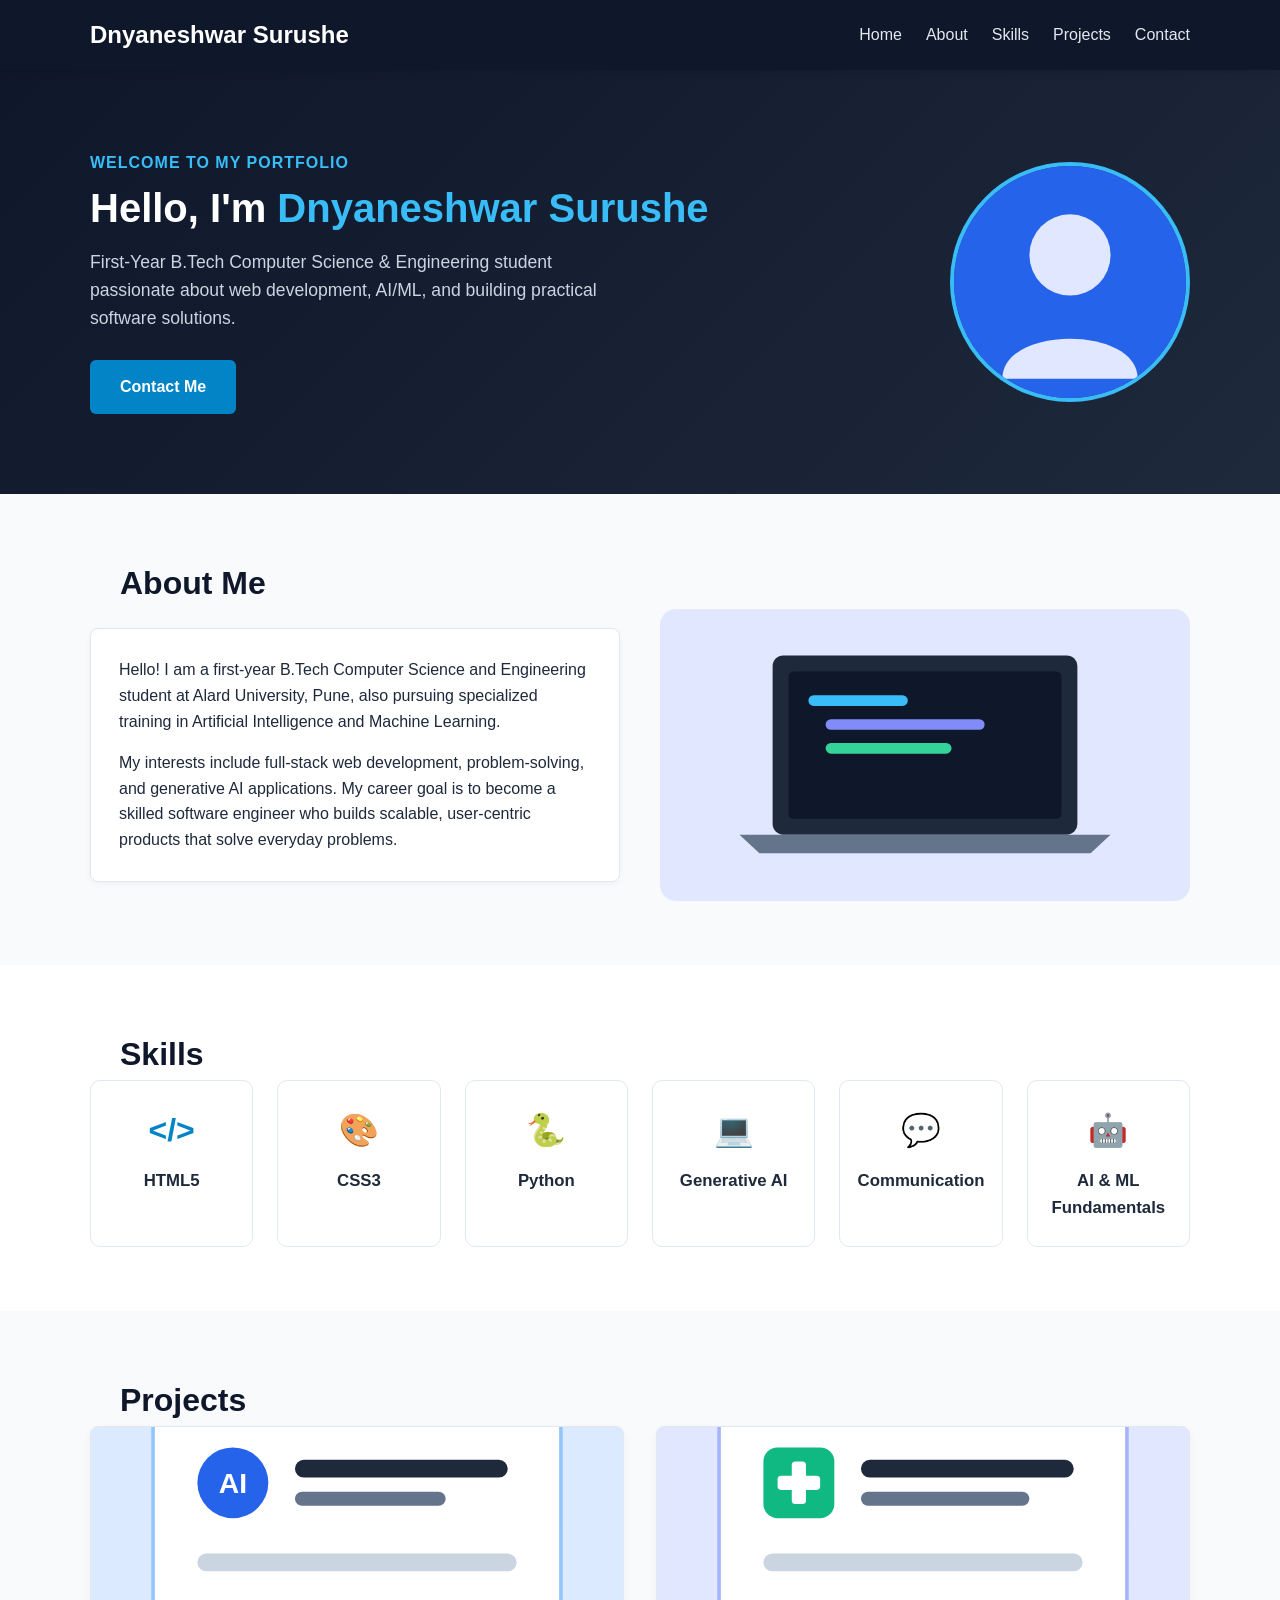
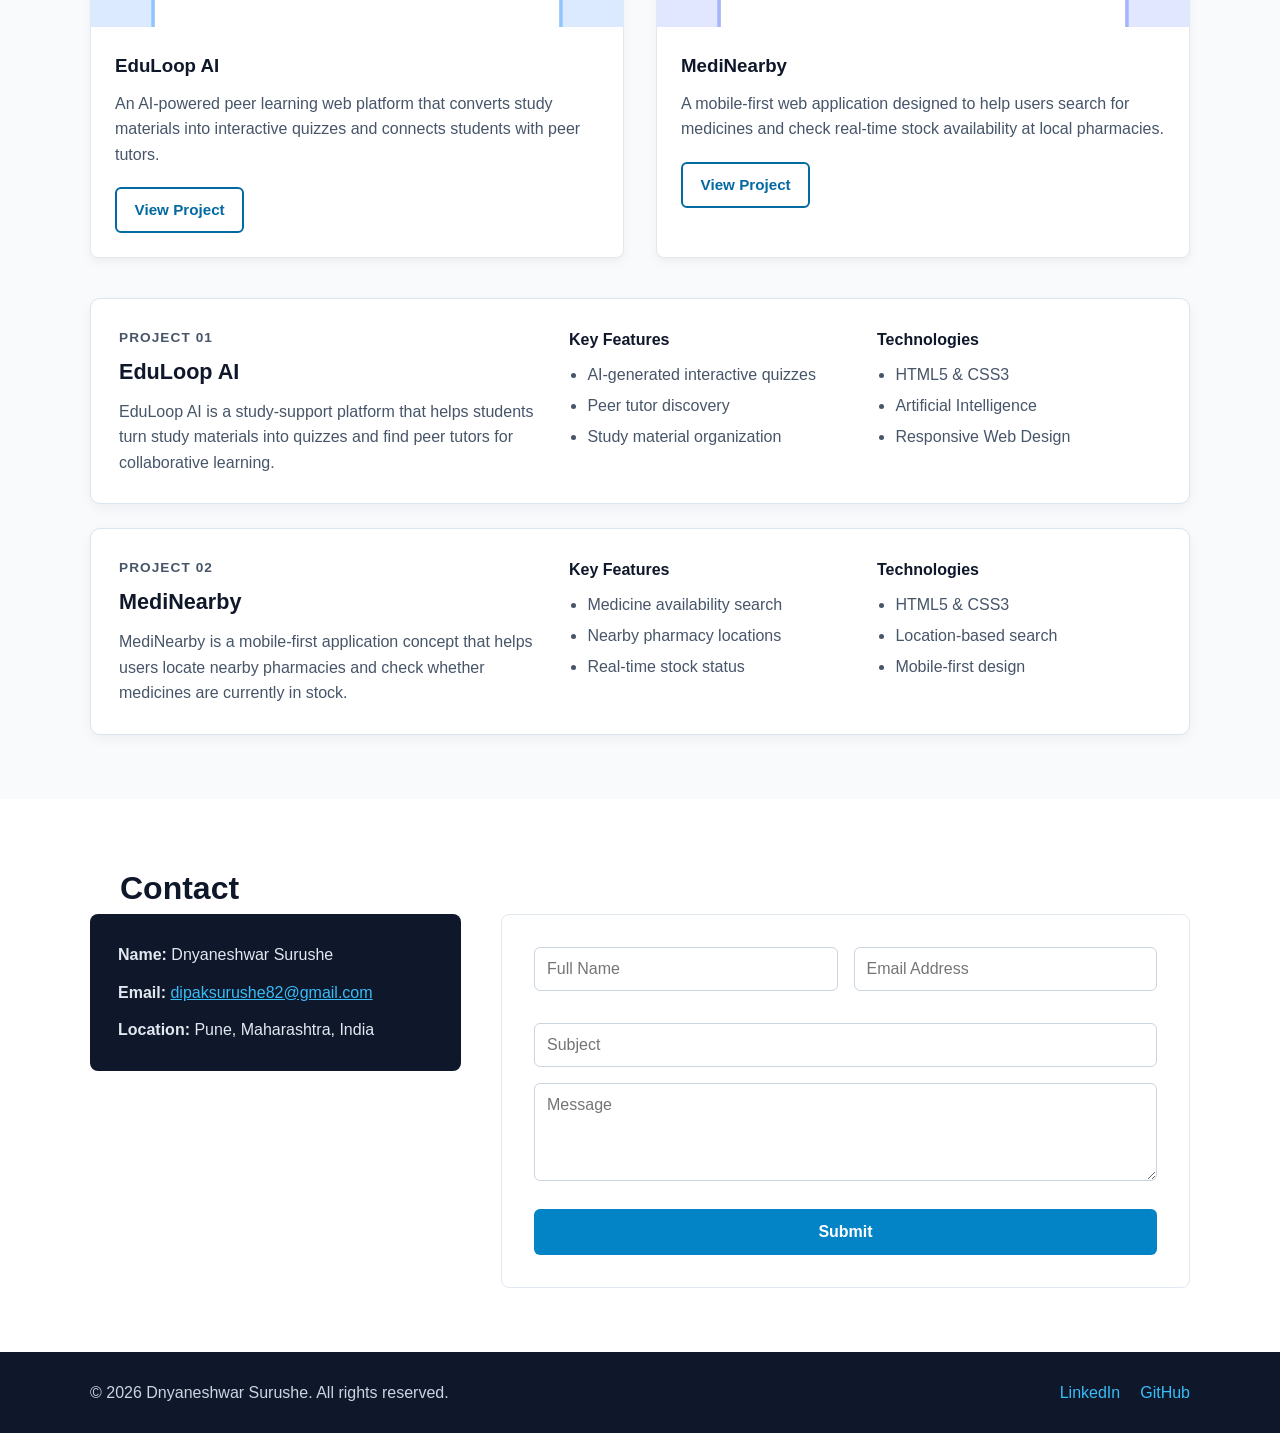
==== commit f630e9d0: "Add project detail sections Co-authored-by: Copilot <223556219+Copilot@users.noreply.github.com>" ====
--- a/index.html
+++ b/index.html
@@ -73,7 +73,7 @@
         </div>
         <div class="skill-card">
           <div class="skill-icon">&#128187;</div>
-          <h3>C Programming</h3>
+          <h3>Generative AI</h3>
         </div>
         <div class="skill-card">
           <div class="skill-icon">&#128172;</div>
@@ -96,7 +96,7 @@
           <div class="project-info">
             <h3>EduLoop AI</h3>
             <p>An AI-powered peer learning web platform that converts study materials into interactive quizzes and connects students with peer tutors.</p>
-            <a href="#projects" class="btn btn-outline">View Project</a>
+            <a href="#eduloop-details" class="btn btn-outline">View Project</a>
           </div>
         </div>
 
@@ -105,9 +105,59 @@
           <div class="project-info">
             <h3>MediNearby</h3>
             <p>A mobile-first web application designed to help users search for medicines and check real-time stock availability at local pharmacies.</p>
-            <a href="#projects" class="btn btn-outline">View Project</a>
-          </div>
-        </div>
+            <a href="#medinearby-details" class="btn btn-outline">View Project</a>
+          </div>
+        </div>
+      </div>
+
+      <div class="project-details">
+        <article id="eduloop-details" class="project-detail-card">
+          <div>
+            <p class="detail-label">Project 01</p>
+            <h3>EduLoop AI</h3>
+            <p>EduLoop AI is a study-support platform that helps students turn study materials into quizzes and find peer tutors for collaborative learning.</p>
+          </div>
+          <div class="detail-list">
+            <h4>Key Features</h4>
+            <ul>
+              <li>AI-generated interactive quizzes</li>
+              <li>Peer tutor discovery</li>
+              <li>Study material organization</li>
+            </ul>
+          </div>
+          <div class="detail-list">
+            <h4>Technologies</h4>
+            <ul>
+              <li>HTML5 &amp; CSS3</li>
+              <li>Artificial Intelligence</li>
+              <li>Responsive Web Design</li>
+            </ul>
+          </div>
+        </article>
+
+        <article id="medinearby-details" class="project-detail-card">
+          <div>
+            <p class="detail-label">Project 02</p>
+            <h3>MediNearby</h3>
+            <p>MediNearby is a mobile-first application concept that helps users locate nearby pharmacies and check whether medicines are currently in stock.</p>
+          </div>
+          <div class="detail-list">
+            <h4>Key Features</h4>
+            <ul>
+              <li>Medicine availability search</li>
+              <li>Nearby pharmacy locations</li>
+              <li>Real-time stock status</li>
+            </ul>
+          </div>
+          <div class="detail-list">
+            <h4>Technologies</h4>
+            <ul>
+              <li>HTML5 &amp; CSS3</li>
+              <li>Location-based search</li>
+              <li>Mobile-first design</li>
+            </ul>
+          </div>
+        </article>
       </div>
     </div>
   </section>
--- a/style.css
+++ b/style.css
@@ -298,6 +298,58 @@
   transform: translateY(-2px);
 }
 
+.project-details {
+  display: grid;
+  gap: 1.5rem;
+  margin-top: 2.5rem;
+}
+
+.project-detail-card {
+  display: grid;
+  grid-template-columns: 1.5fr 1fr 1fr;
+  gap: 1.5rem;
+  align-items: start;
+  padding: 1.75rem;
+  background: #ffffff;
+  border: 1px solid #dbe4ef;
+  border-radius: 10px;
+  scroll-margin-top: 100px;
+  box-shadow: 0 4px 12px rgba(15, 23, 42, 0.05);
+}
+
+.project-detail-card h3 {
+  margin-bottom: 0.6rem;
+  color: #0f172a;
+  font-size: 1.35rem;
+}
+
+.project-detail-card p {
+  color: #475569;
+}
+
+.detail-label {
+  color: #0369a1;
+  font-size: 0.85rem;
+  font-weight: 700;
+  text-transform: uppercase;
+  letter-spacing: 0.08em;
+  margin-bottom: 0.35rem;
+}
+
+.detail-list h4 {
+  margin-bottom: 0.55rem;
+  color: #0f172a;
+}
+
+.detail-list ul {
+  padding-left: 1.15rem;
+  color: #475569;
+}
+
+.detail-list li + li {
+  margin-top: 0.35rem;
+}
+
 .contact-container {
   display: grid;
   grid-template-columns: minmax(220px, 0.7fr) minmax(300px, 1.3fr);
@@ -438,6 +490,10 @@
     grid-template-columns: 1fr;
   }
 
+  .project-detail-card {
+    grid-template-columns: 1fr;
+  }
+
   .form-row {
     grid-template-columns: 1fr;
   }
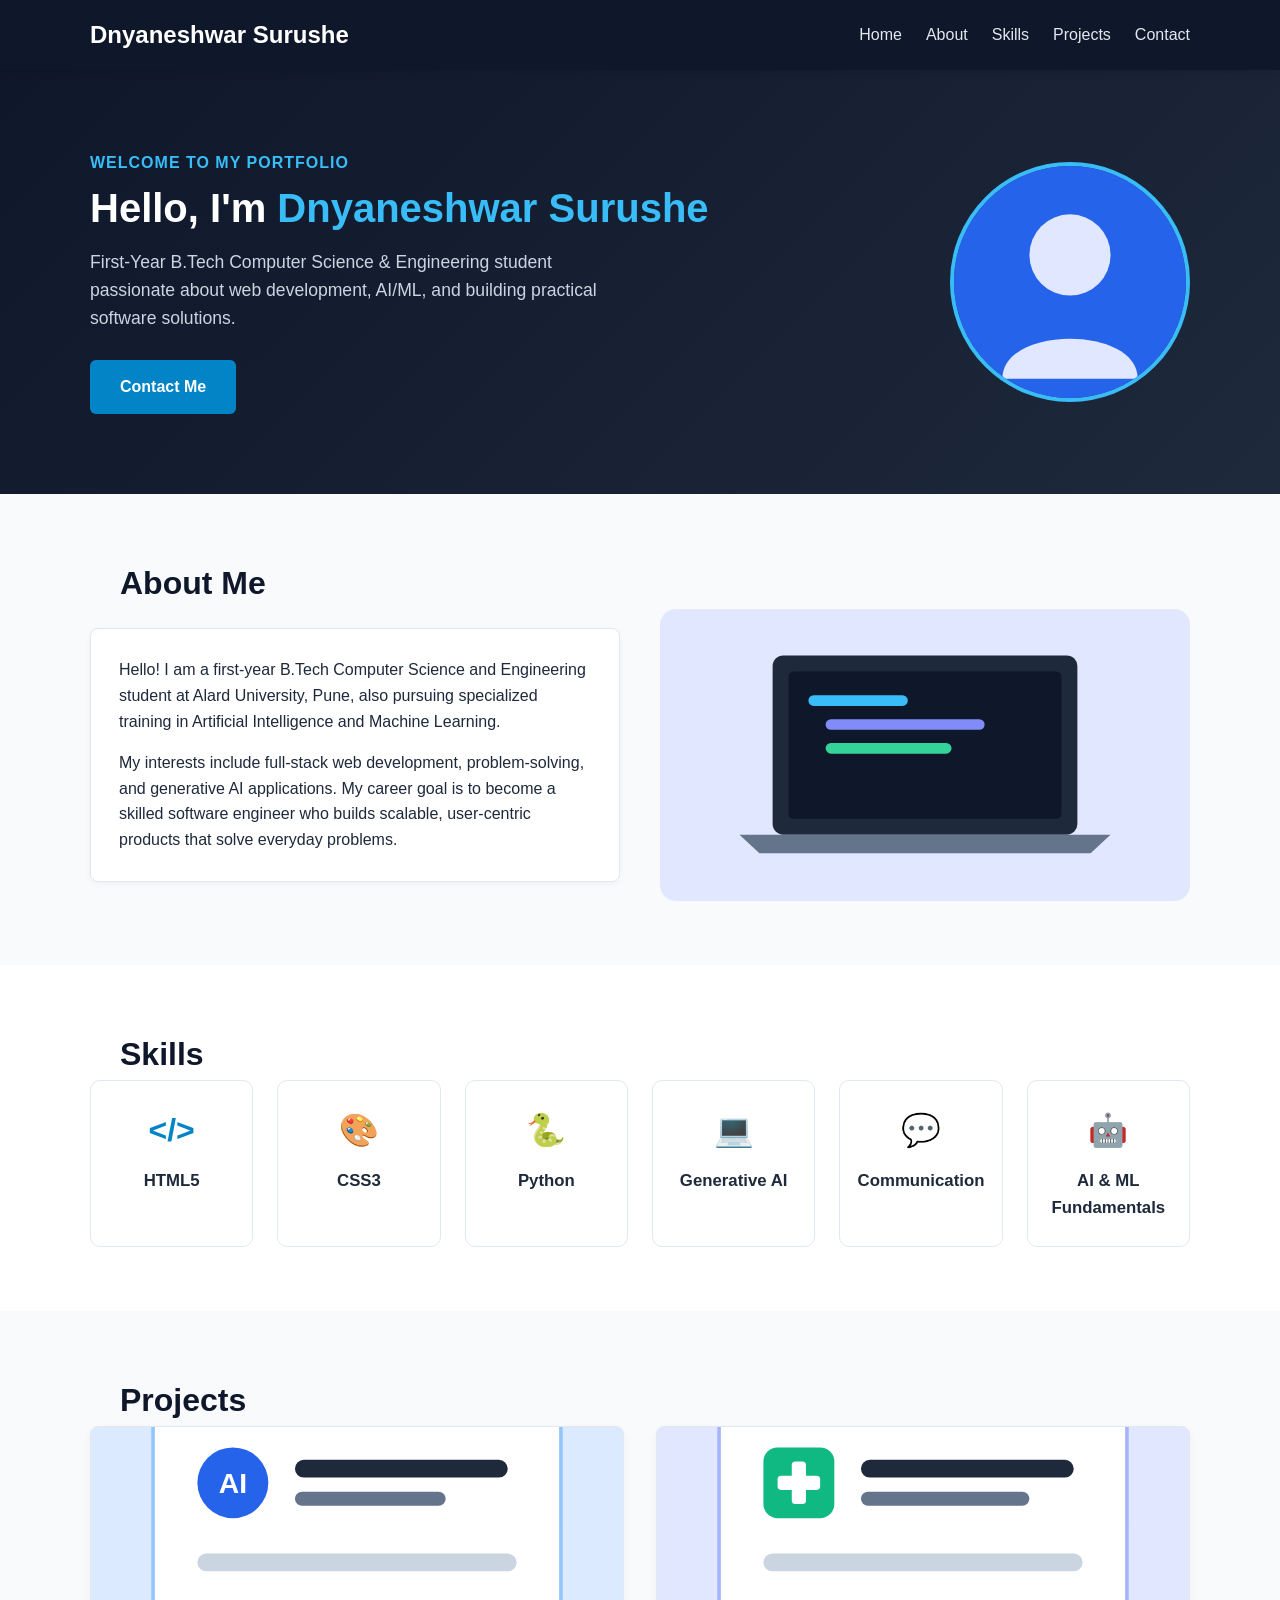
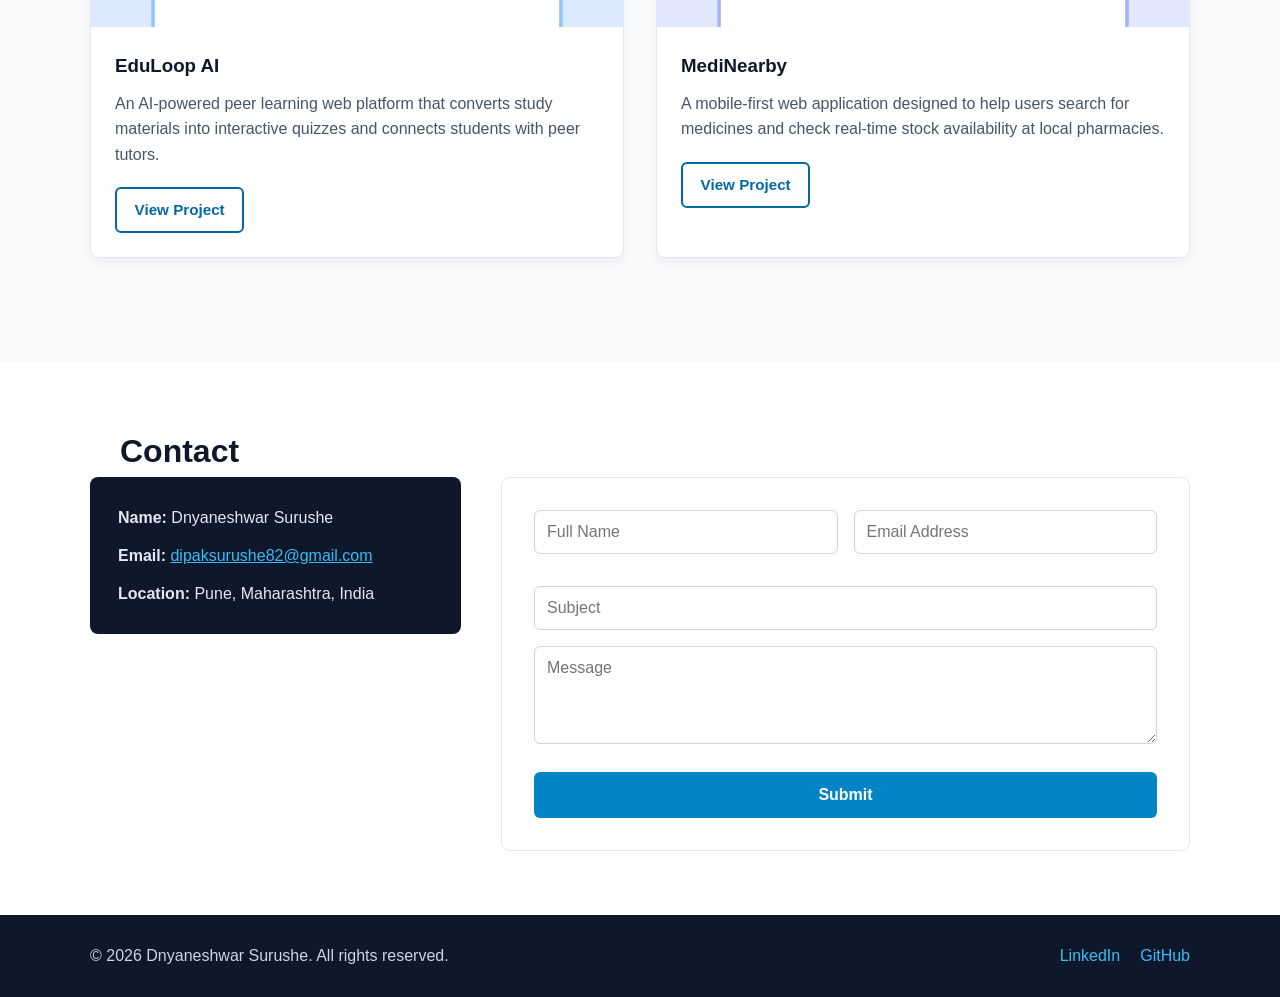
==== commit 7b3d4053: "Add project aims and build details Co-authored-by: Copilot <223556219+Copilot@users.noreply.github.c" ====
--- a/index.html
+++ b/index.html
@@ -96,7 +96,7 @@
           <div class="project-info">
             <h3>EduLoop AI</h3>
             <p>An AI-powered peer learning web platform that converts study materials into interactive quizzes and connects students with peer tutors.</p>
-            <a href="#eduloop-details" class="btn btn-outline">View Project</a>
+            <a href="#eduloop-details" class="btn btn-outline" target="_blank" rel="noopener">View Project</a>
           </div>
         </div>
 
@@ -105,7 +105,7 @@
           <div class="project-info">
             <h3>MediNearby</h3>
             <p>A mobile-first web application designed to help users search for medicines and check real-time stock availability at local pharmacies.</p>
-            <a href="#medinearby-details" class="btn btn-outline">View Project</a>
+            <a href="#medinearby-details" class="btn btn-outline" target="_blank" rel="noopener">View Project</a>
           </div>
         </div>
       </div>
@@ -115,10 +115,11 @@
           <div>
             <p class="detail-label">Project 01</p>
             <h3>EduLoop AI</h3>
-            <p>EduLoop AI is a study-support platform that helps students turn study materials into quizzes and find peer tutors for collaborative learning.</p>
-          </div>
-          <div class="detail-list">
-            <h4>Key Features</h4>
+            <h4>Project Aim</h4>
+            <p>Help students learn together by turning study resources into engaging practice and making peer support easier to find.</p>
+          </div>
+          <div class="detail-list">
+            <h4>Planned Features</h4>
             <ul>
               <li>AI-generated interactive quizzes</li>
               <li>Peer tutor discovery</li>
@@ -126,11 +127,11 @@
             </ul>
           </div>
           <div class="detail-list">
-            <h4>Technologies</h4>
-            <ul>
-              <li>HTML5 &amp; CSS3</li>
-              <li>Artificial Intelligence</li>
-              <li>Responsive Web Design</li>
+            <h4>Built With</h4>
+            <ul>
+              <li>HTML5 for page structure</li>
+              <li>CSS3 with Flexbox and Grid</li>
+              <li>Responsive web design</li>
             </ul>
           </div>
         </article>
@@ -139,10 +140,11 @@
           <div>
             <p class="detail-label">Project 02</p>
             <h3>MediNearby</h3>
-            <p>MediNearby is a mobile-first application concept that helps users locate nearby pharmacies and check whether medicines are currently in stock.</p>
-          </div>
-          <div class="detail-list">
-            <h4>Key Features</h4>
+            <h4>Project Aim</h4>
+            <p>Make it easier for people to find nearby pharmacies and check medicine availability before making a trip.</p>
+          </div>
+          <div class="detail-list">
+            <h4>Planned Features</h4>
             <ul>
               <li>Medicine availability search</li>
               <li>Nearby pharmacy locations</li>
@@ -150,11 +152,11 @@
             </ul>
           </div>
           <div class="detail-list">
-            <h4>Technologies</h4>
-            <ul>
-              <li>HTML5 &amp; CSS3</li>
-              <li>Location-based search</li>
-              <li>Mobile-first design</li>
+            <h4>Built With</h4>
+            <ul>
+              <li>HTML5 for page structure</li>
+              <li>CSS3 with Flexbox and Grid</li>
+              <li>Responsive, mobile-first design</li>
             </ul>
           </div>
         </article>
--- a/style.css
+++ b/style.css
@@ -305,7 +305,7 @@
 }
 
 .project-detail-card {
-  display: grid;
+  display: none;
   grid-template-columns: 1.5fr 1fr 1fr;
   gap: 1.5rem;
   align-items: start;
@@ -317,10 +317,19 @@
   box-shadow: 0 4px 12px rgba(15, 23, 42, 0.05);
 }
 
+.project-detail-card:target {
+  display: grid;
+}
+
 .project-detail-card h3 {
   margin-bottom: 0.6rem;
   color: #0f172a;
   font-size: 1.35rem;
+}
+
+.project-detail-card > div:first-child h4 {
+  margin-bottom: 0.4rem;
+  color: #0f172a;
 }
 
 .project-detail-card p {
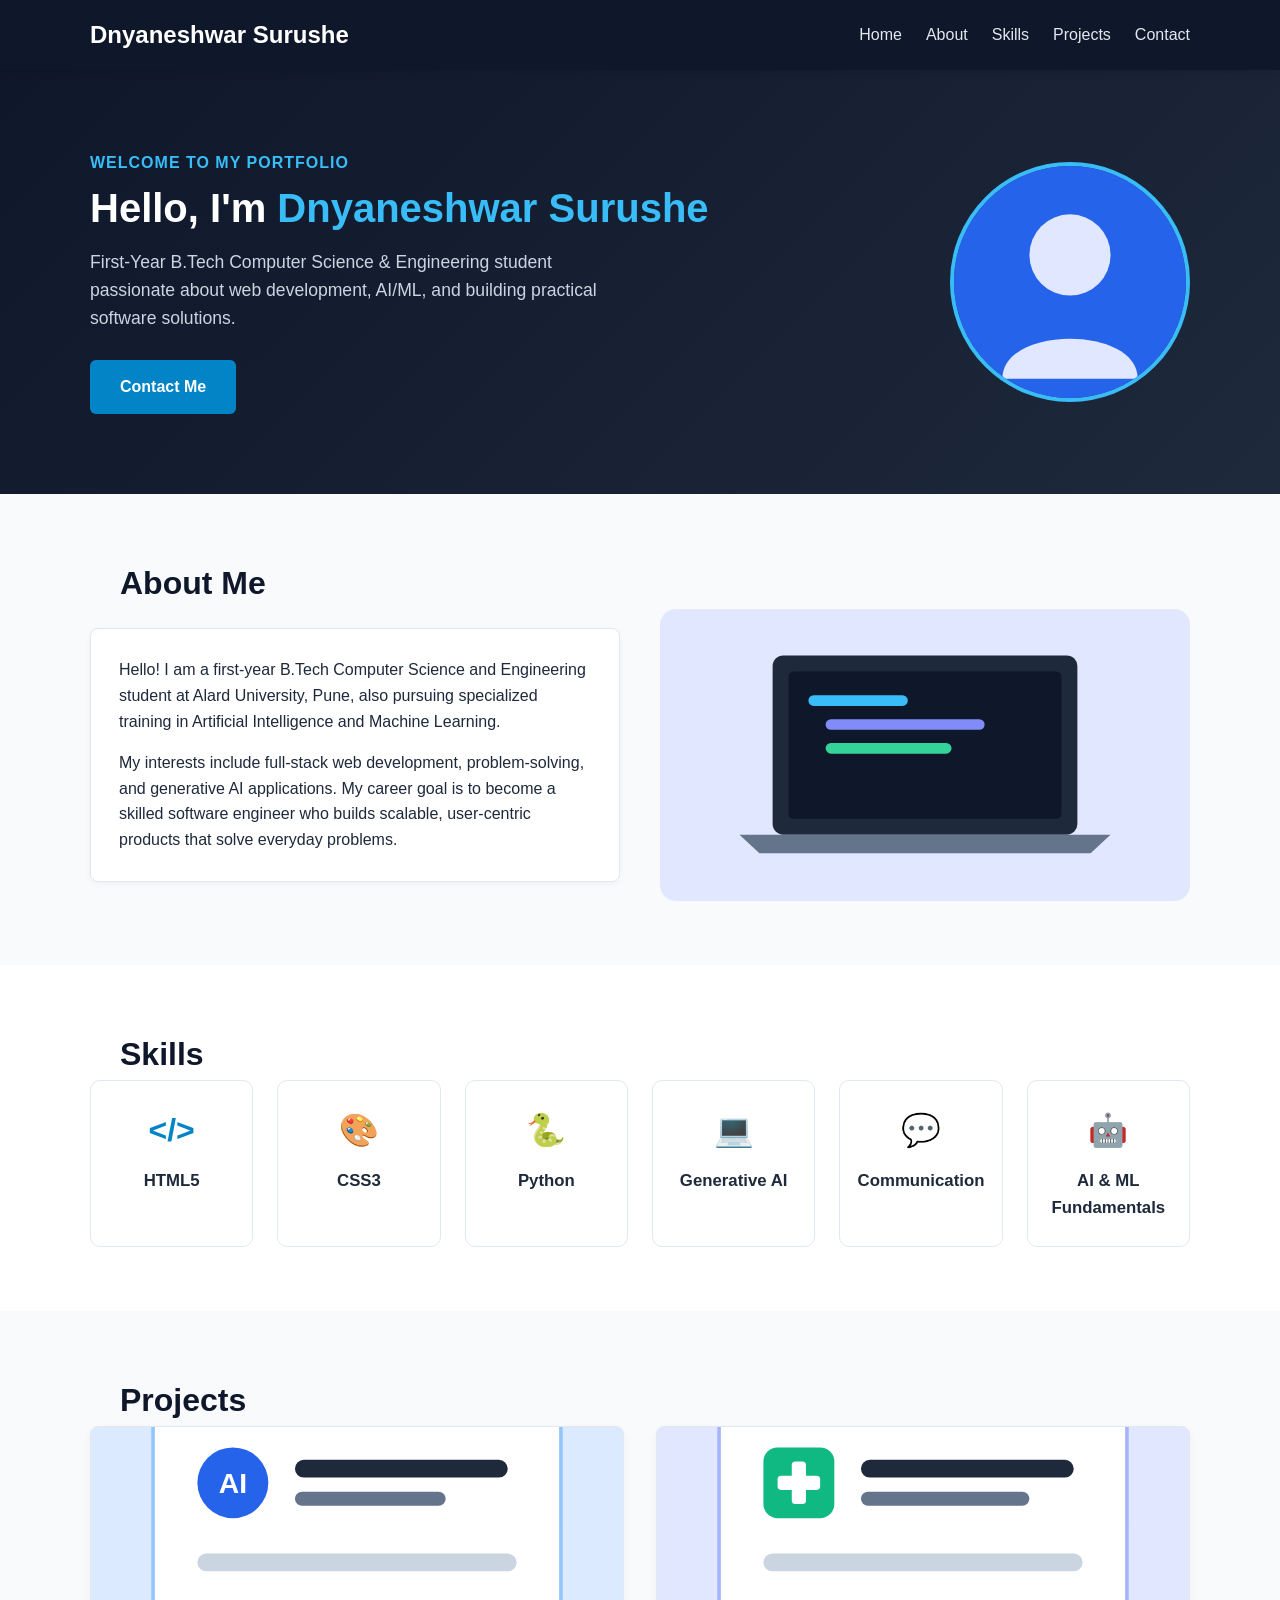
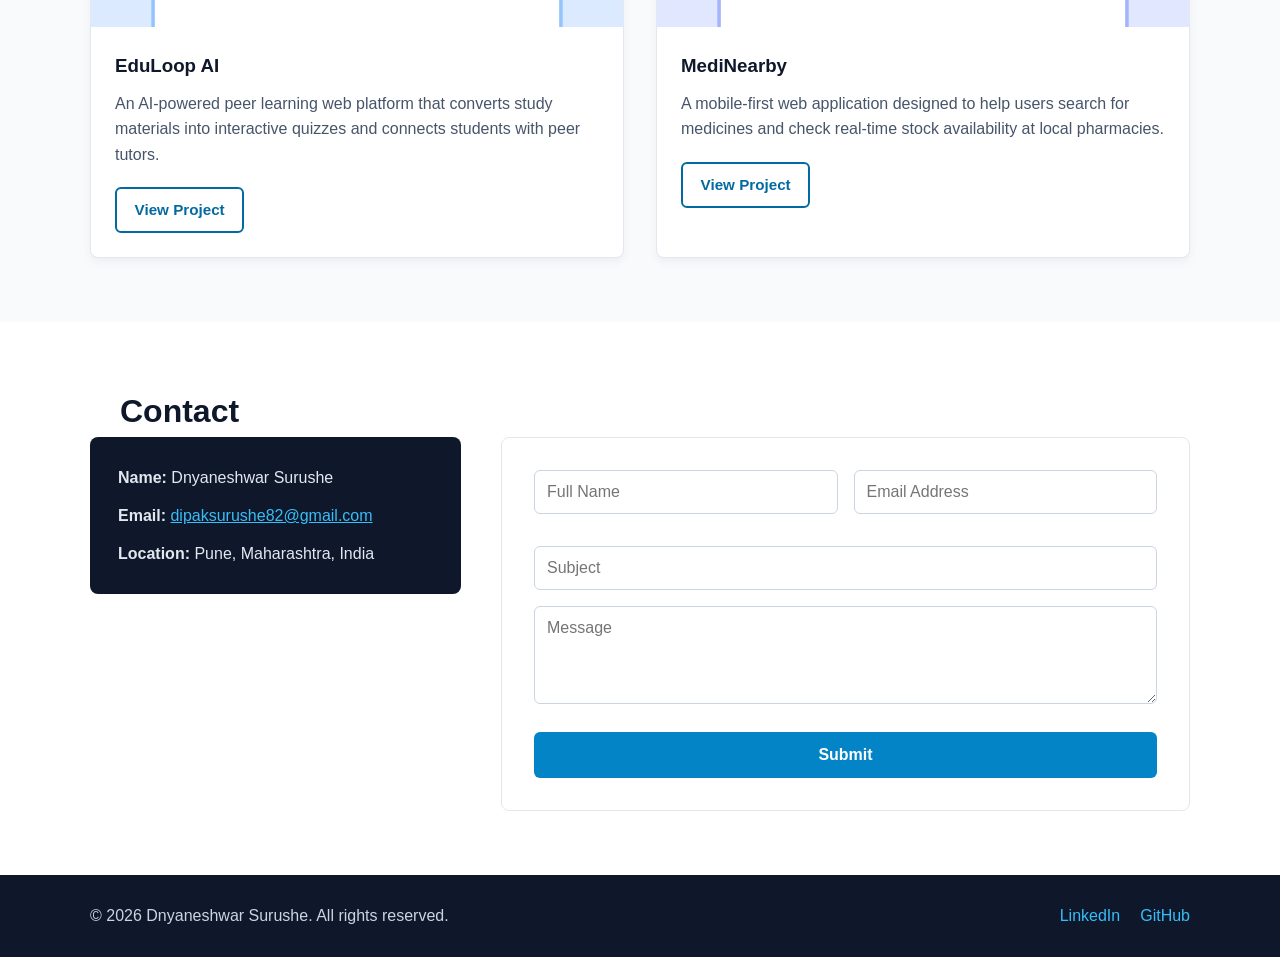
==== commit 8c9df751: "Open project details in separate tabs Co-authored-by: Copilot <223556219+Copilot@users.noreply.githu" ====
--- a/index.html
+++ b/index.html
@@ -96,7 +96,7 @@
           <div class="project-info">
             <h3>EduLoop AI</h3>
             <p>An AI-powered peer learning web platform that converts study materials into interactive quizzes and connects students with peer tutors.</p>
-            <a href="#eduloop-details" class="btn btn-outline" target="_blank" rel="noopener">View Project</a>
+            <a href="project-details.html#eduloop-details" class="btn btn-outline" target="_blank" rel="noopener">View Project</a>
           </div>
         </div>
 
@@ -105,62 +105,11 @@
           <div class="project-info">
             <h3>MediNearby</h3>
             <p>A mobile-first web application designed to help users search for medicines and check real-time stock availability at local pharmacies.</p>
-            <a href="#medinearby-details" class="btn btn-outline" target="_blank" rel="noopener">View Project</a>
+            <a href="project-details.html#medinearby-details" class="btn btn-outline" target="_blank" rel="noopener">View Project</a>
           </div>
         </div>
       </div>
 
-      <div class="project-details">
-        <article id="eduloop-details" class="project-detail-card">
-          <div>
-            <p class="detail-label">Project 01</p>
-            <h3>EduLoop AI</h3>
-            <h4>Project Aim</h4>
-            <p>Help students learn together by turning study resources into engaging practice and making peer support easier to find.</p>
-          </div>
-          <div class="detail-list">
-            <h4>Planned Features</h4>
-            <ul>
-              <li>AI-generated interactive quizzes</li>
-              <li>Peer tutor discovery</li>
-              <li>Study material organization</li>
-            </ul>
-          </div>
-          <div class="detail-list">
-            <h4>Built With</h4>
-            <ul>
-              <li>HTML5 for page structure</li>
-              <li>CSS3 with Flexbox and Grid</li>
-              <li>Responsive web design</li>
-            </ul>
-          </div>
-        </article>
-
-        <article id="medinearby-details" class="project-detail-card">
-          <div>
-            <p class="detail-label">Project 02</p>
-            <h3>MediNearby</h3>
-            <h4>Project Aim</h4>
-            <p>Make it easier for people to find nearby pharmacies and check medicine availability before making a trip.</p>
-          </div>
-          <div class="detail-list">
-            <h4>Planned Features</h4>
-            <ul>
-              <li>Medicine availability search</li>
-              <li>Nearby pharmacy locations</li>
-              <li>Real-time stock status</li>
-            </ul>
-          </div>
-          <div class="detail-list">
-            <h4>Built With</h4>
-            <ul>
-              <li>HTML5 for page structure</li>
-              <li>CSS3 with Flexbox and Grid</li>
-              <li>Responsive, mobile-first design</li>
-            </ul>
-          </div>
-        </article>
-      </div>
     </div>
   </section>
 
--- a/style.css
+++ b/style.css
@@ -321,13 +321,13 @@
   display: grid;
 }
 
-.project-detail-card h3 {
+.project-detail-card h2 {
   margin-bottom: 0.6rem;
   color: #0f172a;
   font-size: 1.35rem;
 }
 
-.project-detail-card > div:first-child h4 {
+.project-detail-card > div:first-child h3 {
   margin-bottom: 0.4rem;
   color: #0f172a;
 }
@@ -345,7 +345,8 @@
   margin-bottom: 0.35rem;
 }
 
-.detail-list h4 {
+.detail-list h3 {
+  font-size: 1rem;
   margin-bottom: 0.55rem;
   color: #0f172a;
 }
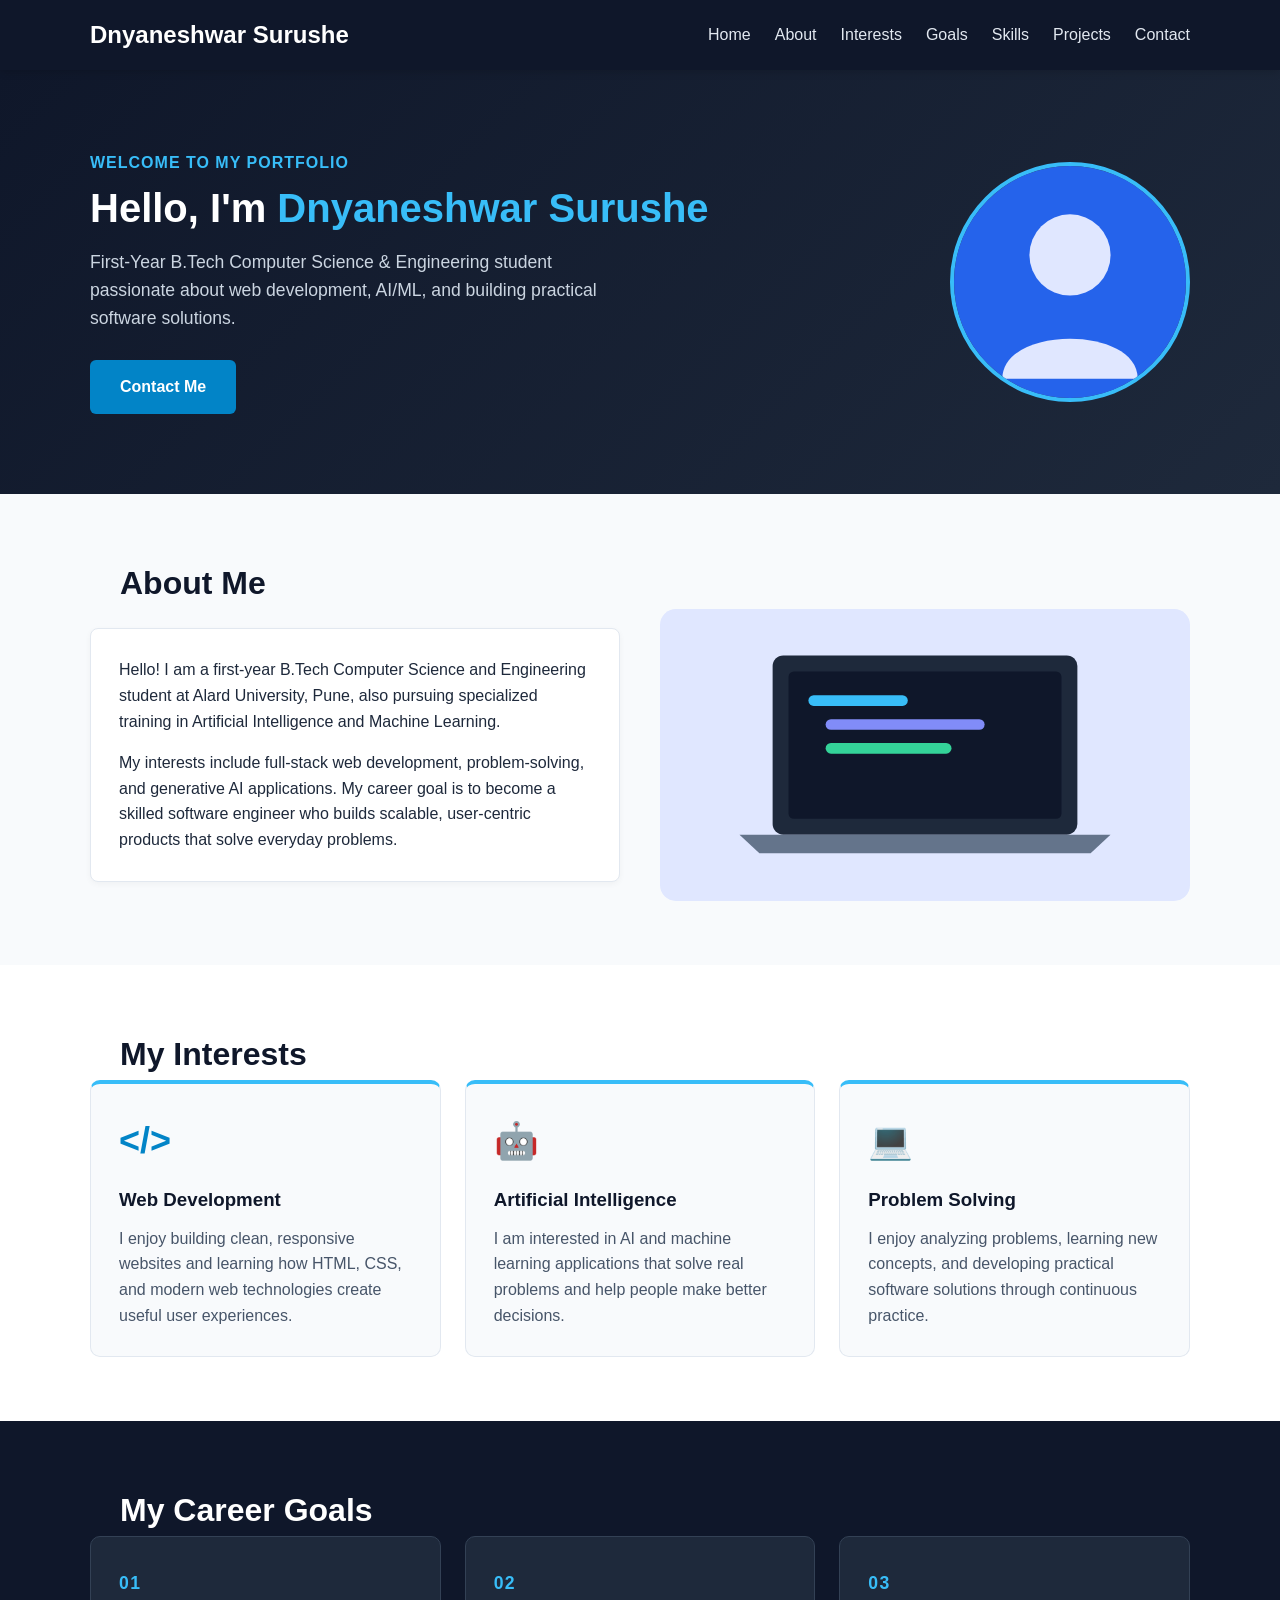
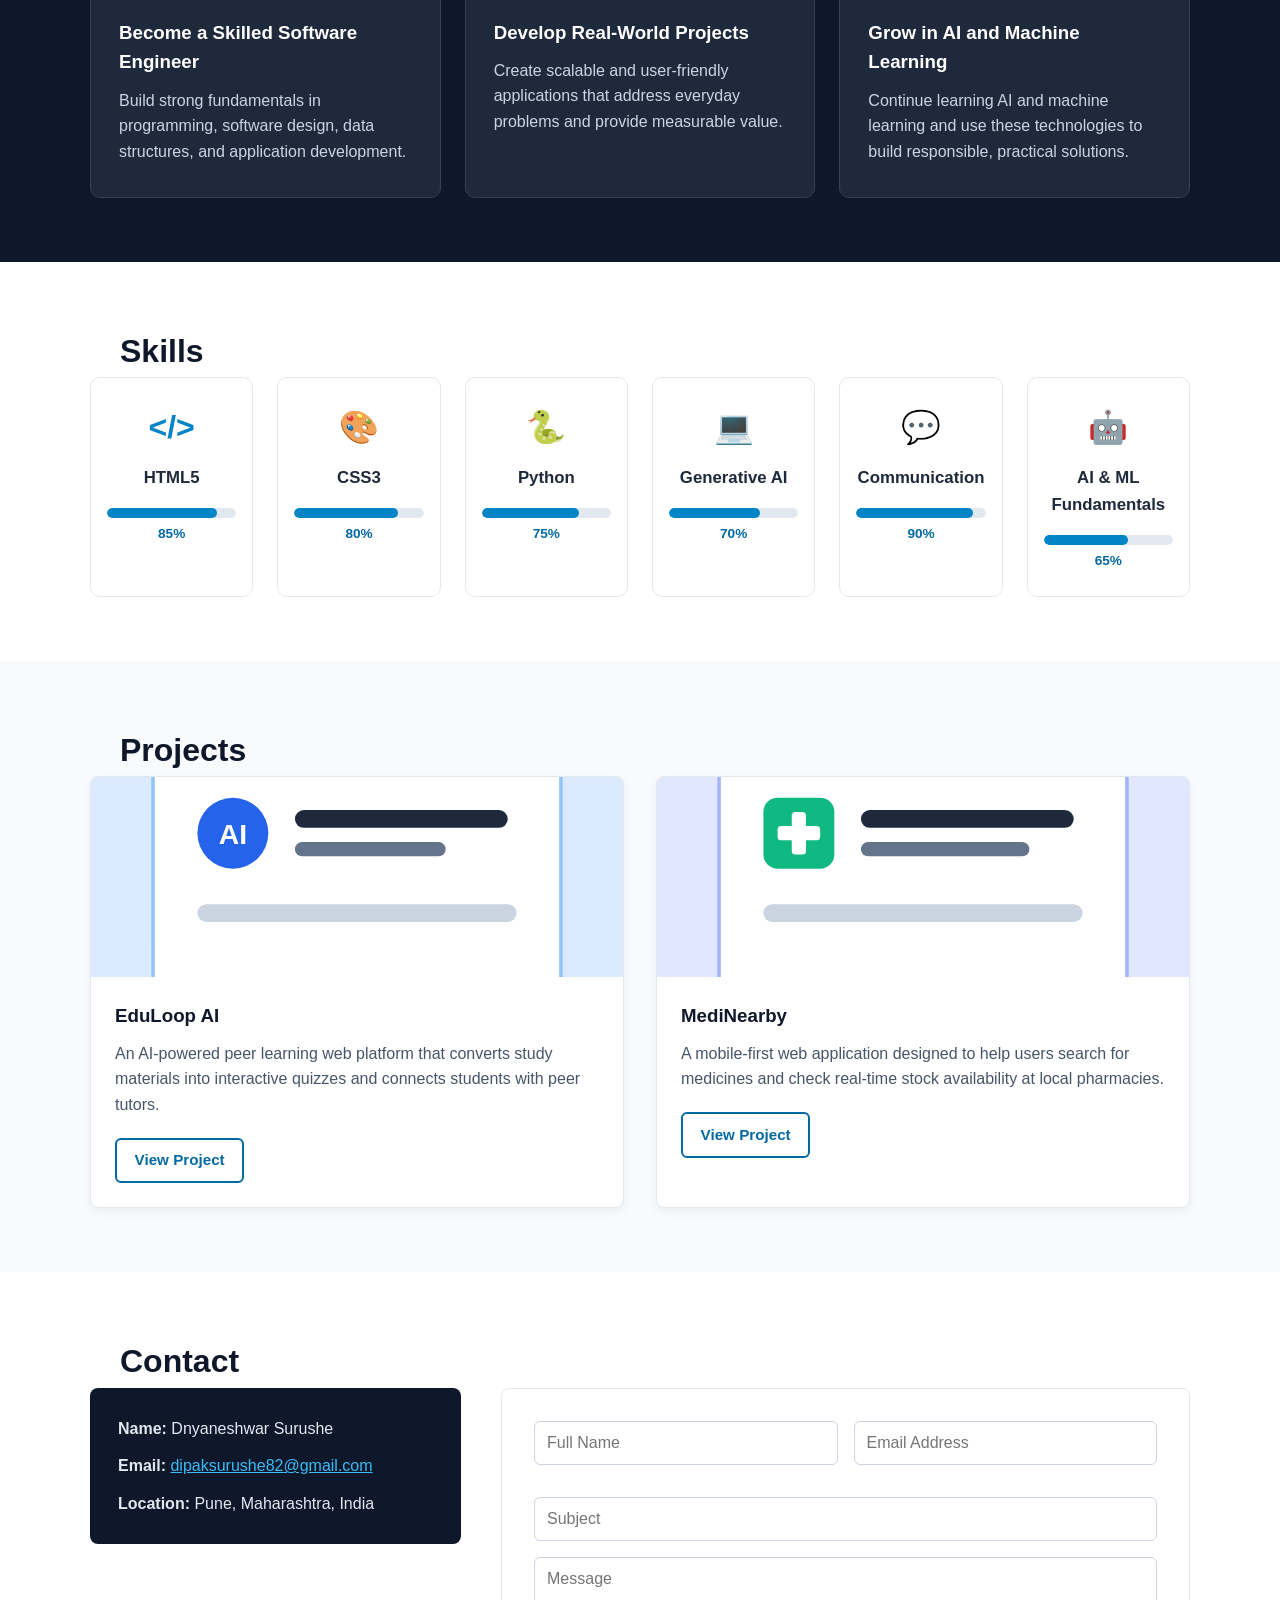
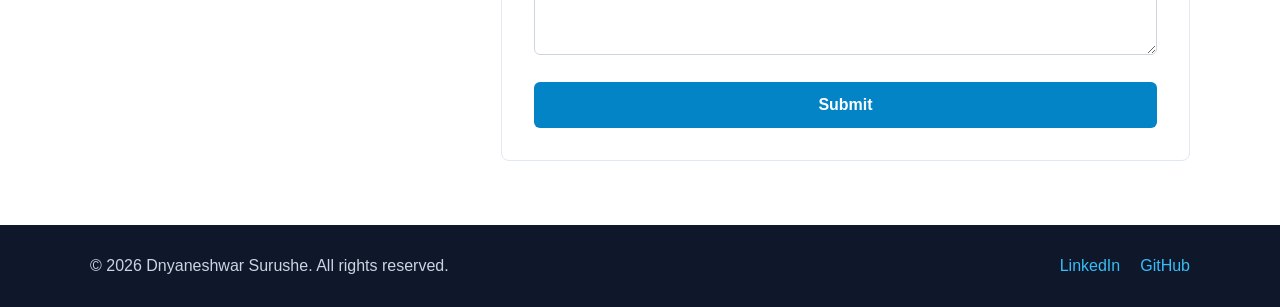
==== commit 53c9e9a2: "new all corect all code is workin only need to public it" ====
--- a/index.html
+++ b/index.html
@@ -14,6 +14,8 @@
         <ul class="nav-links">
           <li><a href="#home">Home</a></li>
           <li><a href="#about">About</a></li>
+          <li><a href="#interests">Interests</a></li>
+          <li><a href="#goals">Goals</a></li>
           <li><a href="#skills">Skills</a></li>
           <li><a href="#projects">Projects</a></li>
           <li><a href="#contact">Contact</a></li>
@@ -55,6 +57,52 @@
     </div>
   </section>
 
+  <section id="interests" class="section interests">
+    <div class="container">
+      <h2 class="section-title">My Interests</h2>
+      <div class="interest-grid">
+        <article class="interest-card">
+          <div class="interest-icon" aria-hidden="true">&#60;/&#62;</div>
+          <h3>Web Development</h3>
+          <p>I enjoy building clean, responsive websites and learning how HTML, CSS, and modern web technologies create useful user experiences.</p>
+        </article>
+        <article class="interest-card">
+          <div class="interest-icon" aria-hidden="true">&#129302;</div>
+          <h3>Artificial Intelligence</h3>
+          <p>I am interested in AI and machine learning applications that solve real problems and help people make better decisions.</p>
+        </article>
+        <article class="interest-card">
+          <div class="interest-icon" aria-hidden="true">&#128187;</div>
+          <h3>Problem Solving</h3>
+          <p>I enjoy analyzing problems, learning new concepts, and developing practical software solutions through continuous practice.</p>
+        </article>
+      </div>
+    </div>
+  </section>
+
+  <section id="goals" class="section goals">
+    <div class="container">
+      <h2 class="section-title">My Career Goals</h2>
+      <div class="goal-content">
+        <div class="goal-card">
+          <span class="goal-number">01</span>
+          <h3>Become a Skilled Software Engineer</h3>
+          <p>Build strong fundamentals in programming, software design, data structures, and application development.</p>
+        </div>
+        <div class="goal-card">
+          <span class="goal-number">02</span>
+          <h3>Develop Real-World Projects</h3>
+          <p>Create scalable and user-friendly applications that address everyday problems and provide measurable value.</p>
+        </div>
+        <div class="goal-card">
+          <span class="goal-number">03</span>
+          <h3>Grow in AI and Machine Learning</h3>
+          <p>Continue learning AI and machine learning and use these technologies to build responsible, practical solutions.</p>
+        </div>
+      </div>
+    </div>
+  </section>
+
   <section id="skills" class="section skills">
     <div class="container">
       <h2 class="section-title">Skills</h2>
@@ -62,26 +110,38 @@
         <div class="skill-card">
           <div class="skill-icon">&lt;/&gt;</div>
           <h3>HTML5</h3>
+          <progress class="skill-progress" value="85" max="100" aria-label="HTML5 skill level">85%</progress>
+          <span class="skill-percent">85%</span>
         </div>
         <div class="skill-card">
           <div class="skill-icon">&#127912;</div>
           <h3>CSS3</h3>
+          <progress class="skill-progress" value="80" max="100" aria-label="CSS3 skill level">80%</progress>
+          <span class="skill-percent">80%</span>
         </div>
         <div class="skill-card">
           <div class="skill-icon">&#128013;</div>
           <h3>Python</h3>
+          <progress class="skill-progress" value="75" max="100" aria-label="Python skill level">75%</progress>
+          <span class="skill-percent">75%</span>
         </div>
         <div class="skill-card">
           <div class="skill-icon">&#128187;</div>
           <h3>Generative AI</h3>
+          <progress class="skill-progress" value="70" max="100" aria-label="Generative AI skill level">70%</progress>
+          <span class="skill-percent">70%</span>
         </div>
         <div class="skill-card">
           <div class="skill-icon">&#128172;</div>
           <h3>Communication</h3>
+          <progress class="skill-progress" value="90" max="100" aria-label="Communication skill level">90%</progress>
+          <span class="skill-percent">90%</span>
         </div>
         <div class="skill-card">
           <div class="skill-icon">&#129302;</div>
           <h3>AI &amp; ML Fundamentals</h3>
+          <progress class="skill-progress" value="65" max="100" aria-label="AI and ML fundamentals skill level">65%</progress>
+          <span class="skill-percent">65%</span>
         </div>
       </div>
     </div>
@@ -96,7 +156,7 @@
           <div class="project-info">
             <h3>EduLoop AI</h3>
             <p>An AI-powered peer learning web platform that converts study materials into interactive quizzes and connects students with peer tutors.</p>
-            <a href="project-details.html#eduloop-details" class="btn btn-outline" target="_blank" rel="noopener">View Project</a>
+            <a href="project-details.html#eduloop-details" class="btn btn-outline"  rel="noopener">View Project</a>
           </div>
         </div>
 
@@ -105,7 +165,7 @@
           <div class="project-info">
             <h3>MediNearby</h3>
             <p>A mobile-first web application designed to help users search for medicines and check real-time stock availability at local pharmacies.</p>
-            <a href="project-details.html#medinearby-details" class="btn btn-outline" target="_blank" rel="noopener">View Project</a>
+            <a href="project-details.html#medinearby-details" class="btn btn-outline"  rel="noopener">View Project</a>
           </div>
         </div>
       </div>
@@ -119,11 +179,11 @@
       <div class="contact-container">
         <div class="contact-info">
           <p><strong>Name:</strong> Dnyaneshwar Surushe</p>
-          <p><strong>Email:</strong> <a href="mailto:contact@example.com">dipaksurushe82@gmail.com</a></p>
+          <p><strong>Email:</strong> <a href="mailto:dipaksurushe82@gmail.com">dipaksurushe82@gmail.com</a></p>
           <p><strong>Location:</strong> Pune, Maharashtra, India</p>
         </div>
 
-        <form class="contact-form" action="#" method="post">
+        <form class="contact-form" action="mailto:dipaksurushe82@gmail.com" method="post" enctype="text/plain">
           <div class="form-row">
             <label class="sr-only" for="fullname">Full Name</label>
             <input id="fullname" type="text" name="fullname" placeholder="Full Name" required />
@@ -150,6 +210,5 @@
       </div>
     </div>
   </footer>
-
 </body>
 </html>
--- a/style.css
+++ b/style.css
@@ -206,6 +206,91 @@
   object-fit: cover;
 }
 
+.interests {
+  background: #ffffff;
+}
+
+.interest-grid {
+  display: grid;
+  grid-template-columns: repeat(auto-fit, minmax(220px, 1fr));
+  gap: 1.5rem;
+}
+
+.interest-card {
+  min-height: 230px;
+  padding: 1.75rem;
+  background: #f8fafc;
+  border: 1px solid #e2e8f0;
+  border-top: 4px solid #38bdf8;
+  border-radius: 10px;
+  transition: transform 0.3s ease, box-shadow 0.3s ease;
+}
+
+.interest-card:hover,
+.goal-card:hover {
+  transform: translateY(-5px);
+  box-shadow: 0 10px 22px rgba(15, 23, 42, 0.1);
+}
+
+.interest-icon {
+  color: #0284c7;
+  font-size: 2.25rem;
+  font-weight: 700;
+  margin-bottom: 1rem;
+}
+
+.interest-card h3,
+.goal-card h3 {
+  margin-bottom: 0.65rem;
+  color: #0f172a;
+}
+
+.interest-card p,
+.goal-card p {
+  color: #475569;
+}
+
+.goals {
+  background: #0f172a;
+  color: #ffffff;
+}
+
+.goals .section-title {
+  color: #ffffff;
+}
+
+.goal-content {
+  display: grid;
+  grid-template-columns: repeat(auto-fit, minmax(220px, 1fr));
+  gap: 1.5rem;
+}
+
+.goal-card {
+  position: relative;
+  min-height: 220px;
+  padding: 2rem 1.75rem;
+  background: #1e293b;
+  border: 1px solid #334155;
+  border-radius: 10px;
+  transition: transform 0.3s ease, box-shadow 0.3s ease;
+}
+
+.goal-card h3 {
+  color: #ffffff;
+  margin-top: 1.25rem;
+}
+
+.goal-card p {
+  color: #cbd5e1;
+}
+
+.goal-number {
+  color: #38bdf8;
+  font-size: 1.1rem;
+  font-weight: 700;
+  letter-spacing: 0.08em;
+}
+
 .skills-grid {
   display: grid;
   grid-template-columns: repeat(auto-fit, minmax(160px, 1fr));
@@ -237,6 +322,39 @@
 
 .skill-card h3 {
   font-size: 1.05rem;
+}
+
+.skill-progress {
+  width: 100%;
+  height: 10px;
+  margin-top: 1rem;
+  border: none;
+  border-radius: 999px;
+  overflow: hidden;
+  appearance: none;
+}
+
+.skill-progress::-webkit-progress-bar {
+  background: #e2e8f0;
+  border-radius: 999px;
+}
+
+.skill-progress::-webkit-progress-value {
+  background: #0284c7;
+  border-radius: 999px;
+}
+
+.skill-progress::-moz-progress-bar {
+  background: #0284c7;
+  border-radius: 999px;
+}
+
+.skill-percent {
+  display: block;
+  margin-top: 0.35rem;
+  color: #0369a1;
+  font-size: 0.85rem;
+  font-weight: 700;
 }
 
 .projects {
@@ -424,6 +542,7 @@
   font-size: 1rem;
 }
 
+
 .footer {
   background-color: #0f172a;
   color: #cbd5e1;
@@ -531,4 +650,9 @@
   .hero-text h1 {
     font-size: 1.75rem;
   }
+}
+.skill-progress{
+  display: flex;
+  flex-direction: row;
+  justify-content: flex-end;
 }
